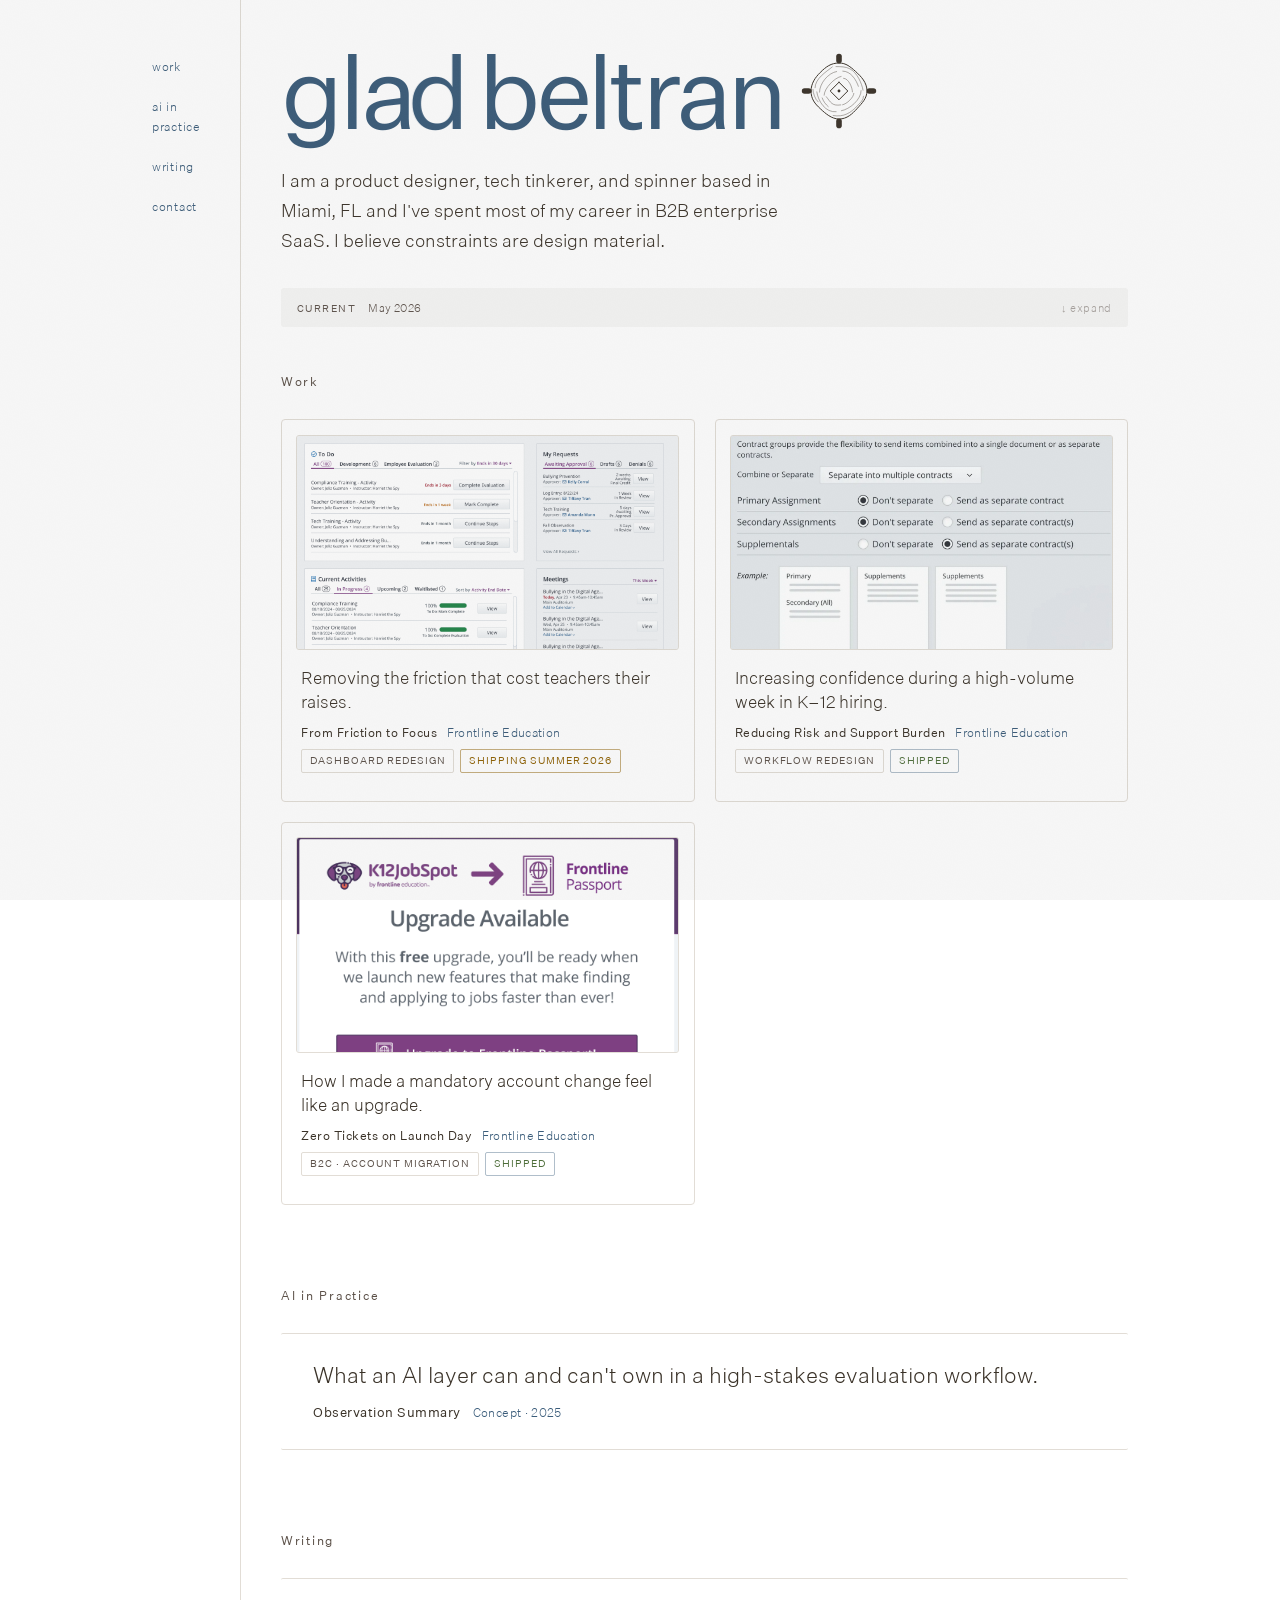
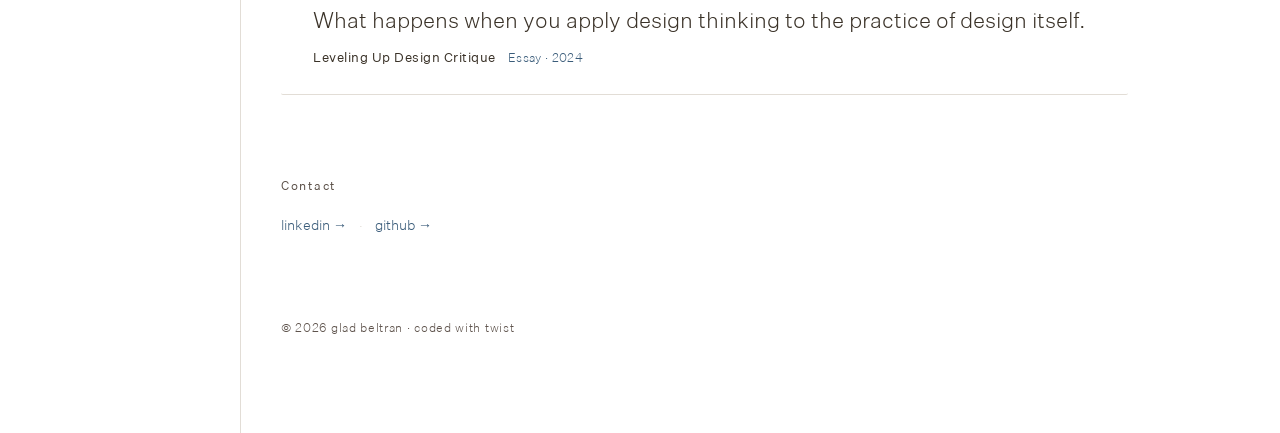
==== index.html @ fb673e41 "Added AI in Practice section" ====
<!DOCTYPE html>
<html lang="en">
<head>
  <meta charset="UTF-8">
  <meta name="viewport" content="width=device-width, initial-scale=1.0">
  <meta name="robots" content="noindex, nofollow">
  <title>glad beltran +</title>
  <link rel="stylesheet" href="style.css">
  <style>
    .hero-logo {
      display: flex;
      flex-direction: row;
      align-items: center;
      gap: 0.5rem;
      padding: 0.5rem 0 1.5rem;
    }

    .logo-name {
      font-size: clamp(3.2rem, 8vw, 6.4rem);
      font-weight: 400;
      letter-spacing: -0.05em;
      line-height: 1;
      color: var(--woad);
      white-space: nowrap;
    }

    .logo-name .mirrored-d {
      display: inline-block;
      transform: scaleX(-1);
    }

    .spindle-hero {
      display: flex;
      align-items: center;
      flex-shrink: 0;
    }

    .spindle-hero svg {
      width: clamp(52px, 9vw, 96px);
      height: clamp(52px, 9vw, 96px);
      color: var(--shadow);
      display: block;
    }

    @keyframes spinDecel {
      0%   { transform: rotate(0deg); }
      5%   { transform: rotate(205deg); }
      12%  { transform: rotate(459deg); }
      22%  { transform: rotate(757deg); }
      35%  { transform: rotate(1045deg); }
      50%  { transform: rotate(1260deg); }
      65%  { transform: rotate(1378deg); }
      78%  { transform: rotate(1425deg); }
      88%  { transform: rotate(1438deg); }
      95%  { transform: rotate(1440deg); }
      100% { transform: rotate(1440deg); }
    }

    .spindle-hero svg {
      animation: spinDecel 5.5s linear forwards;
      transform-origin: center;
    }

    .spindle-hero:hover svg {
      animation: spin 1.8s cubic-bezier(0.4, 0, 0.2, 1) forwards;
    }

    .hero-tagline {
      font-size: 1.1rem;
      font-weight: 300;
      line-height: 1.7;
      max-width: 520px;
      color: var(--shadow);
      margin-bottom: 2rem;
    }

    .hero-block { display: none; }
  </style>
</head>
<body>
  <a href="#main-content" class="skip-link">Skip to main content</a>
  <!-- sometimes you know exactly what you're making. sometimes you follow the material. -->
  <div class="layout">
    <nav>
      <a href="#work">work</a>
      <a href="#ai-in-practice">ai in practice</a>
      <a href="#writing">writing</a>
      <a href="#contact">contact</a>
    </nav>
    <main id="main-content">

      <header>
        <div class="hero-logo">
          <div class="logo-name">gla<span class="mirrored-d">b</span><span style="display:inline-block;width:0.08em;"></span>beltran</div>
          <div class="spindle-hero">
            <svg viewBox="0 0 240 240" xmlns="http://www.w3.org/2000/svg" style="fill-rule:nonzero;clip-rule:evenodd;stroke-linecap:round;stroke-linejoin:round;">
              <!-- arms: short stubs, pushed back -->
              <path d="M34 120L44 120"   fill="currentColor" stroke="currentColor" stroke-linecap="round" stroke-width="14"/>
              <path d="M196 120L206 120" fill="currentColor" stroke="currentColor" stroke-linecap="round" stroke-width="14"/>
              <path d="M120 34L120 44"   fill="currentColor" stroke="currentColor" stroke-linecap="round" stroke-width="14"/>
              <path d="M120 196L120 206" fill="currentColor" stroke="currentColor" stroke-linecap="round" stroke-width="14"/>
              <!-- cop circle -->
              <path d="M50 120C50 101.267 60.7326 85.921 73.0776 73.7122C87.5346 59.4149 100.073 50 120 50C137.798 50 148.599 59.7544 160.95 70.6955C175.428 83.5199 190 99.1382 190 120C190 138.162 177.326 150.662 165.983 163.103C153.181 177.144 140.498 190 120 190C101.624 190 85.9901 176.073 73.5012 164.49C59.7162 151.706 50 140.283 50 120Z" fill="none" stroke="currentColor" stroke-width="2.5"/>
              <!-- center diamond -->
              <path d="M120 98L142 120L120 142L98 120L120 98Z" fill="none" stroke="currentColor" stroke-width="2.5" stroke-linejoin="round"/>
              <!-- center dot -->
              <path d="M116.5 120C116.5 118.067 118.067 116.5 120 116.5C121.933 116.5 123.5 118.067 123.5 120C123.5 121.933 121.933 123.5 120 123.5C118.067 123.5 116.5 121.933 116.5 120Z" fill="currentColor"/>
              <!-- yarn winding lines inside cop -->
              <path d="M82.7578 130.5C82.7578 113.554 109.072 86.2745 125.25 83.5781" fill="none" stroke="currentColor" stroke-linecap="round" stroke-width="1"/>
              <path d="M131.484 88.1719C144.355 88.1719 153.633 112.119 153.633 122.133" fill="none" stroke="currentColor" stroke-linecap="round" stroke-width="1"/>
              <path d="M157.078 125.906C157.078 135.949 139.251 152.749 129.023 154.453" fill="none" stroke="currentColor" stroke-linecap="round" stroke-width="1"/>
              <path d="M124.43 154.781C102.251 157.95 99.9922 149.049 88.1719 134.273" fill="none" stroke="currentColor" stroke-linecap="round" stroke-width="1"/>
              <path d="M93.0938 159.047C86.5684 153.609 80.7057 145.508 78 137.391" fill="none" stroke="currentColor" stroke-linecap="round" stroke-width="1"/>
              <path d="M71.2734 122.789C71.2734 101.528 92.3635 74.8951 114.094 71.2734" fill="none" stroke="currentColor" stroke-linecap="round" stroke-width="1"/>
              <path d="M129.516 70.2891C149.694 70.2891 163.107 92.3125 168.398 108.188" fill="none" stroke="currentColor" stroke-linecap="round" stroke-width="1"/>
              <path d="M175.289 119.18C175.289 141.291 146.854 165.892 125.906 169.383" fill="none" stroke="currentColor" stroke-linecap="round" stroke-width="1"/>
              <path d="M112.781 171.844C86.1695 174.801 67.8918 145.711 64.5469 122.297" fill="none" stroke="currentColor" stroke-linecap="round" stroke-width="1"/>
              <path d="M60.1172 111.797C60.1172 88.872 87.9153 72.1022 103.102 59.9531" fill="none" stroke="currentColor" stroke-linecap="round" stroke-width="1"/>
              <path d="M112.453 58.9688C123.854 58.9688 137.216 59.1399 147.562 64.7109C164.872 74.0313 177.018 99.8563 180.047 118.031" fill="none" stroke="currentColor" stroke-linecap="round" stroke-width="1"/>
              <path d="M181.359 133.125C181.359 142.725 173.573 148.679 167.578 155.273C149.557 175.097 132.175 185.822 105.398 181.359" fill="none" stroke="currentColor" stroke-linecap="round" stroke-width="1"/>
              <path d="M67.8281 147.234C60.6221 141.058 54.8672 125.513 54.8672 115.898" fill="none" stroke="currentColor" stroke-linecap="round" stroke-width="1"/>
            </svg>
          </div>
        </div>

        <p class="hero-tagline">
          I am a product designer, tech tinkerer, and spinner based in Miami, FL and I've spent most of my career in B2B enterprise SaaS. I believe constraints are design material.
        </p>
      </header>

      <!-- ── LOG ────────────────────────────────────────────────────── -->
      <div class="log">
        <div class="log-header" id="logHeader">
          <div class="log-header-left">
            <span class="log-label">Current</span>
            <span class="log-date">May 2026</span>
          </div>
          <button class="log-toggle" id="logToggle" aria-label="Expand log">↓ expand</button>
        </div>
        <div class="log-body is-collapsed" id="logBody">
          <p>Finishing case studies and seeking Senior Product Designer roles in B2B enterprise SaaS, regulated industries, and other complex products. Tinkering with AI tools. Always iterating.</p>
        </div>
      </div>

      <!-- ── WORK ──────────────────────────────────────────────────── -->
      <section id="work">
        <h2>Work</h2>
        <div class="work-grid">

          <a class="work-card" href="new-k-12-dashboard.html">
            <div class="card-image-wrap">
              <div class="card-image">
                <img src="images/home-after.png" alt="Home dashboard redesign — final high-fidelity design">
              </div>
            </div>
            <div class="card-body">
              <p class="card-problem">Removing the friction that cost teachers their raises.</p>
              <div class="card-title-row">
                <span class="card-title">From Friction to Focus</span>
                <span class="card-co">Frontline Education</span>
              </div>
              <div class="card-badges">
                <span class="badge">Dashboard Redesign</span>
                <span class="badge badge-in-dev">Shipping Summer 2026</span>
              </div>
              <div class="card-meta">
                <span class="meta-label">Role</span>
                <span class="meta-value">Senior Product Designer</span>
                <span class="meta-label">Methods</span>
                <span class="meta-value">Research synthesis · Wireframes · Client validation</span>
              </div>
            </div>
          </a>

          <a class="work-card" href="annual-contracting.html">
            <div class="card-image-wrap">
              <div class="card-image">
                <img src="images/form-send-preview.png" alt="Annual contracting — contract distribution interface">
              </div>
            </div>
            <div class="card-body">
              <p class="card-problem">Increasing confidence during a high-volume week in K–12 hiring.</p>
              <div class="card-title-row">
                <span class="card-title">Reducing Risk and Support Burden</span>
                <span class="card-co">Frontline Education</span>
              </div>
              <div class="card-badges">
                <span class="badge">Workflow Redesign</span>
                <span class="badge badge-shipped">Shipped</span>
              </div>
              <div class="card-meta">
                <span class="meta-label">Role</span>
                <span class="meta-value">Product Designer</span>
                <span class="meta-label">Methods</span>
                <span class="meta-value">Contract analysis · Prototyping · Usability testing</span>
              </div>
            </div>
          </a>

          <a class="work-card" href="b2c-account-migration.html">
            <div class="card-image-wrap">
              <div class="card-image">
                <img src="images/upgrade-image.png" alt="K12jobspot logo with arrow pointing to Frontline logo">
              </div>
            </div>
            <div class="card-body">
              <p class="card-problem">How I made a mandatory account change feel like an upgrade.</p>
              <div class="card-title-row">
                <span class="card-title">Zero Tickets on Launch Day</span>
                <span class="card-co">Frontline Education</span>
              </div>
              <div class="card-badges">
                <span class="badge">B2C · Account Migration</span>
                <span class="badge badge-shipped">Shipped</span>
              </div>
              <div class="card-meta">
                <span class="meta-label">Role</span>
                <span class="meta-value">Product Designer</span>
                <span class="meta-label">Methods</span>
                <span class="meta-value">Usability testing · UX Writing · CS research</span>
              </div>
            </div>
          </a>

        </div>
      </section>

      <!-- ── AI IN PRACTICE ───────────────────────────────────────── -->
<section id="ai-in-practice">
  <h2>AI in Practice</h2>
  <div class="work-list">

    <a class="work-entry" href="rubric-ai-summary-prototype.html">
      <div class="work-problem">What an AI layer can and can't own in a high-stakes evaluation workflow.</div>
      <div class="work-title-row">
        <span class="work-title">Observation Summary</span>
        <span class="work-co">Concept · 2025</span>
      </div>
    </a>

  </div>
</section>

      <!-- ── WRITING ────────────────────────────────────────────────── -->
      <section id="writing">
        <h2>Writing</h2>
        <div class="work-list">

          <a class="work-entry" href="leveling-up-design-critique.html">
            <div class="work-problem">What happens when you apply design thinking to the practice of design itself.</div>
            <div class="work-title-row">
              <span class="work-title">Leveling Up Design Critique</span>
              <span class="work-co">Essay · 2024</span>
            </div>
          </a>

        </div>
      </section>

      <!-- ── CONTACT ────────────────────────────────────────────────── -->
      <section id="contact">
        <h2>Contact</h2>
        <div class="contact-links">
          <a href="https://www.linkedin.com/in/gladbeltran/" target="_blank" rel="noopener">linkedin →</a>
          <span class="contact-sep">·</span>
          <a href="https://github.com/gladbeltran" target="_blank" rel="noopener">github →</a>
        </div>
      </section>

      <footer>
        <p>© 2026 glad beltran · coded with twist</p>
      </footer>

    </main>
  </div>

  <!-- ── CURSOR LABEL ──────────────────────────────────────────────── -->
  <div class="cursor-label" id="cursorLabel">View case study</div>

  <script>
    // Log collapse toggle
    const logHeader = document.getElementById('logHeader');
    const logBody   = document.getElementById('logBody');
    const logToggle = document.getElementById('logToggle');
    let logCollapsed = true;

    logHeader.addEventListener('click', () => {
      logCollapsed = !logCollapsed;
      logBody.classList.toggle('is-collapsed', logCollapsed);
      logToggle.textContent = logCollapsed ? '↓ expand' : '↑ collapse';
      logToggle.setAttribute('aria-label', logCollapsed ? 'Expand log' : 'Collapse log');
    });

    // Cursor label on work cards
    const label = document.getElementById('cursorLabel');
    const cards = document.querySelectorAll('.work-card');

    document.addEventListener('mousemove', (e) => {
      label.style.left = e.clientX + 'px';
      label.style.top  = e.clientY + 'px';
    });

    cards.forEach(card => {
      card.addEventListener('mouseenter', () => label.classList.add('is-visible'));
      card.addEventListener('mouseleave', () => label.classList.remove('is-visible'));
    });
  </script>

</body>
</html>
---- style.css ----
/* Natural Dye Palette
   --madder:  #a33820  · Rubia tinctorum · red · work metadata
   --weld:    #8f6100  · Reseda luteola  · yellow · writing metadata
   --woad:    #3a5c7a  · Isatis tinctoria · blue · contact / nav
   --walnut:  #5a3e28  · Juglans regia   · brown · accent
   --fleece:  #ffffff  · undyed wool     · background
   --shadow:  #3a3228  · dark warm near-black · body text
   --nettle:  #4e6e3a  · Urtica dioica · green · tags / status labels 
   */

@font-face {
  font-family: 'Untitled Sans';
  src: url('fonts/untitledsans/untitled-sans-light.woff2') format('woff2');
  font-weight: 300;
  font-style: normal;
  font-display: swap;
}

@font-face {
  font-family: 'Untitled Sans';
  src: url('fonts/untitledsans/untitled-sans-regular.woff2') format('woff2');
  font-weight: 400;
  font-style: normal;
  font-display: swap;
}

@font-face {
  font-family: 'Untitled Sans';
  src: url('fonts/untitledsans/untitled-sans-medium.woff2') format('woff2');
  font-weight: 500;
  font-style: normal;
  font-display: swap;
}

:root {
  --madder:        #a33820;
  --weld:          #8f6100;
  --woad:          #3a5c7a;
  --walnut:        #5a3e28;
  --nettle:        #4e6e3a;
  --fleece:        #ffffff;
  --shadow:        #3a3228;

  --border:        #e2ddd6;
  --muted:         #5e534c;
  --nav-link:      var(--woad);
  --section-label: #5c5149;

  /* Fibonacci spacing scale — a nod to natural fiber ratios */
  --space-xs: 0.618rem;
  --space-sm: 1rem;
  --space-md: 1.618rem;
  --space-lg: 2.618rem;
  --space-xl: 4.236rem;
}

*, *::before, *::after {
  box-sizing: border-box;
  margin: 0;
  padding: 0;
}

/* --- SKIP LINK --- */

.skip-link {
  position: absolute;
  top: -100%;
  left: 1rem;
  padding: 0.5rem 1rem;
  background: var(--shadow);
  color: var(--fleece);
  font-size: 0.82rem;
  font-weight: 400;
  letter-spacing: 0.04em;
  text-decoration: none;
  border-radius: 2px;
  z-index: 9999;
  transition: top 0.15s ease;
}

.skip-link:focus {
  top: 1rem;
}

/* --- BASE --- */


/* --- NOISE OVERLAY --- */

body::after {
  content: '';
  position: fixed;
  inset: 0;
  background-image: url('noise.png');
  background-size: 200px;
  opacity: 0.065;
  pointer-events: none;
  z-index: 9998;
}

body {
  font-family: 'Untitled Sans', -apple-system, BlinkMacSystemFont, "Segoe UI", sans-serif;
  font-weight: 300;
  font-size: 1rem;
  line-height: 1.65;
  color: var(--shadow);
  background: var(--fleece);
}

a {
  color: var(--woad);
  text-decoration: none;
  transition: color 0.2s ease;
}

a:hover {
  color: var(--madder);
}

a:focus-visible,
button:focus-visible {
  outline: 2px solid var(--woad);
  outline-offset: 2px;
  border-radius: 1px;
}

/* --- LAYOUT --- */

.layout {
  display: flex;
  min-height: 100vh;
  max-width: 1040px;
  margin: 0 auto;
}

/* --- NAV --- */

nav {
  width: 120px;
  flex-shrink: 0;
  padding: 3.5rem 2rem;
  display: flex;
  flex-direction: column;
  gap: 1.2rem;
  position: sticky;
  top: 0;
  height: 100vh;
}

nav a {
  font-size: 0.78rem;
  font-weight: 300;
  letter-spacing: 0.06em;
  color: var(--woad);
  text-decoration: none;
  display: flex;
  align-items: center;
  gap: 0.6rem;
}

nav a:hover {
  color: var(--shadow);
}

/* --- MAIN --- */

main {
  flex: 1;
  padding: 2rem 2rem 3.5rem 2.5rem;
  border-left: 1px solid var(--border);
}

/* --- HEADER --- */

.hero-block {
  font-size: 1.4rem;
  font-weight: 300;
  line-height: 1.7;
  max-width: 560px;
  margin-bottom: 3rem;
  color: var(--shadow);
}

.name {
  font-weight: 400;
  letter-spacing: 0.06em;
  font-size: 1.6rem;
  color: var(--shadow);
}

.spindle {
  color: var(--shadow);
}

/* sometimes you know exactly what you're making.
   sometimes you follow the material. */
.mirrored-d {
  display: inline-block;
  transform: scaleX(-1);
}

.spindle {
  display: inline-flex;
  align-items: center;
  vertical-align: middle;
  margin-left: 0.2rem;
  color: var(--shadow);
}

@keyframes spin {
  from { transform: rotate(0deg); }
  to   { transform: rotate(720deg); }
}

.spindle svg {
  animation: spin 1.8s cubic-bezier(0.4, 0, 0.2, 1) forwards;
  transform-origin: center;
  display: block;
}

/* --- SECTIONS --- */

section {
  padding: 2.5rem 0;
}

section:last-of-type {
  border-bottom: none;
}

h2 {
  font-size: 0.78rem;
  font-weight: 400;
  letter-spacing: 0.14em;
  text-transform: none;
  color: var(--section-label);
  margin-bottom: 1.2rem;
}

/* --- LOG --- */

.log {
  background: color-mix(in srgb, var(--shadow) 4%, transparent);
  border-radius: 3px;
  margin-bottom: 0.25rem;
  overflow: hidden;
}

.log-header {
  display: flex;
  align-items: center;
  justify-content: space-between;
  padding: 0.65rem 1rem;
  cursor: pointer;
  user-select: none;
}

.log-header-left {
  display: flex;
  align-items: baseline;
  gap: 0.75rem;
}

.log-label {
  font-size: 0.65rem;
  font-weight: 400;
  letter-spacing: 0.14em;
  text-transform: uppercase;
  color: var(--muted);
}

.log-date {
  font-size: 0.7rem;
  font-weight: 300;
  letter-spacing: 0.04em;
  color: var(--muted);
}

.log-toggle {
  font-size: 0.7rem;
  font-weight: 300;
  letter-spacing: 0.06em;
  background: none;
  border: none;
  cursor: pointer;
  padding: 0;
  color: var(--muted);
  opacity: 0.5;
  transition: opacity 0.2s ease;
  font-family: inherit;
}

.log-header:hover .log-toggle {
  opacity: 1;
}

.log-body {
  padding: 0 1rem 0.9rem;
  max-height: 200px;
  opacity: 1;
  overflow: hidden;
  transition:
    max-height 0.4s cubic-bezier(0.23, 1, 0.32, 1),
    opacity 0.35s cubic-bezier(0.23, 1, 0.32, 1),
    padding-bottom 0.4s cubic-bezier(0.23, 1, 0.32, 1);
}

.log-body.is-collapsed {
  max-height: 0;
  opacity: 0;
  padding-bottom: 0;
}

.log-body p {
  font-size: 0.88rem;
  font-weight: 300;
  line-height: 1.65;
  color: var(--muted);
}

/* --- WORK CARD GRID --- */

.work-grid {
  display: grid;
  grid-template-columns: 1fr 1fr;
  gap: 1.25rem;
  align-items: start;
  padding-top: 0.5rem;
}

.work-card {
  display: flex;
  flex-direction: column;
  text-decoration: none;
  color: inherit;
  border: 1px solid var(--border);
  border-radius: 4px;
  background: var(--fleece);
  transition:
    transform 0.22s cubic-bezier(0.23, 1, 0.32, 1),
    box-shadow 0.22s cubic-bezier(0.23, 1, 0.32, 1);
}

.work-card:hover {
  transform: translateY(-3px);
  box-shadow: 0 8px 32px rgba(58, 50, 40, 0.09);
}

.work-card:focus-visible {
  outline: 2px solid var(--woad);
  outline-offset: 2px;
  transform: translateY(-3px);
}

.card-image-wrap {
  padding: 0.9rem 0.9rem 0;
}

.card-image {
  width: 100%;
  aspect-ratio: 16 / 9;
  overflow: hidden;
  border-radius: 3px;
  border: 1px solid var(--border);
  background: color-mix(in srgb, var(--border) 40%, var(--fleece));
}

.card-image img {
  width: 100%;
  height: 100%;
  object-fit: cover;
  object-position: top left;
  display: block;
  transition: transform 0.65s cubic-bezier(0.23, 1, 0.32, 1);
}

.work-card:hover .card-image img {
  transform: scale(1.03);
}

.card-body {
  padding: 1rem 1.2rem 1.3rem;
  display: flex;
  flex-direction: column;
  gap: 0.45rem;
}

.card-problem {
  font-size: 1.05rem;
  font-weight: 300;
  line-height: 1.45;
  background-image: linear-gradient(
    to right,
    var(--madder) 0%,
    var(--madder) 50%,
    var(--shadow) 50%,
    var(--shadow) 100%
  );
  background-size: 200% 100%;
  background-position: right center;
  -webkit-background-clip: text;
  background-clip: text;
  -webkit-text-fill-color: transparent;
  transition: background-position 0.4s cubic-bezier(0.23, 1, 0.32, 1);
}

.work-card:hover .card-problem {
  background-position: left center;
  transition: background-position 3s cubic-bezier(0.23, 1, 0.32, 1);
}

.card-title-row {
  display: flex;
  align-items: baseline;
  gap: 0.6rem;
  flex-wrap: wrap;
}

.card-title {
  font-size: 0.78rem;
  font-weight: 400;
  letter-spacing: 0.04em;
  color: var(--shadow);
}

.card-co {
  font-size: 0.72rem;
  font-weight: 300;
  color: var(--woad);
  letter-spacing: 0.03em;
}

.card-badges {
  display: flex;
  gap: 0.35rem;
  flex-wrap: wrap;
}

.badge {
  font-size: 0.6rem;
  font-weight: 400;
  letter-spacing: 0.1em;
  text-transform: uppercase;
  padding: 0.18rem 0.5rem;
  border-radius: 2px;
  border: 1px solid var(--border);
  color: var(--section-label);
}

.badge-shipped {
  border-color: color-mix(in srgb, var(--woad) 40%, transparent);
  color: var(--nettle);
}

.badge-in-dev {
  border-color: color-mix(in srgb, var(--weld) 50%, transparent);
  color: var(--weld);
}

.card-meta {
  display: grid;
  grid-template-columns: auto 1fr;
  gap: 0.18rem 0.75rem;
  max-height: 0;
  opacity: 0;
  overflow: hidden;
  margin-top: 0;
  transition:
    max-height 0.45s cubic-bezier(0.23, 1, 0.32, 1),
    opacity 0.35s cubic-bezier(0.23, 1, 0.32, 1),
    margin-top 0.45s cubic-bezier(0.23, 1, 0.32, 1);
}

.work-card:hover .card-meta {
  max-height: 80px;
  opacity: 1;
  margin-top: 0.4rem;
}

.meta-label {
  font-size: 0.62rem;
  font-weight: 400;
  letter-spacing: 0.1em;
  text-transform: uppercase;
  color: var(--woad);
  padding: 0.12rem 0;
  white-space: nowrap;
}

.meta-value {
  font-size: 0.7rem;
  font-weight: 300;
  color: var(--muted);
  padding: 0.12rem 0;
  line-height: 1.4;
}

/* --- CURSOR LABEL --- */

.cursor-label {
  position: fixed;
  pointer-events: none;
  font-size: 0.68rem;
  font-weight: 400;
  letter-spacing: 0.08em;
  text-transform: uppercase;
  color: var(--fleece);
  background: var(--shadow);
  padding: 0.28rem 0.65rem;
  border-radius: 2px;
  opacity: 0;
  transform: translate(14px, -50%);
  transition: opacity 0.18s ease;
  z-index: 100;
  white-space: nowrap;
  font-family: inherit;
}

.cursor-label.is-visible {
  opacity: 1;
}

/* --- WORK LIST (writing section) --- */

.work-list {
  display: flex;
  flex-direction: column;
  padding-top: 0.5rem;
}

.work-entry {
  display: flex;
  flex-direction: column;
  padding: 1.6rem 2rem;
  border-bottom: 1px solid var(--border);
  text-decoration: none;
  color: inherit;
  border-radius: 2px;
  transition:
    transform 0.22s cubic-bezier(0.23, 1, 0.32, 1),
    box-shadow 0.22s cubic-bezier(0.23, 1, 0.32, 1);
}

.work-entry:first-child {
  border-top: 1px solid var(--border);
}

.work-entry:hover {
  transform: translateY(-3px);
  box-shadow: 0 4px 20px rgba(58, 50, 40, 0.08);
}

.work-entry:focus-visible {
  outline: 2px solid var(--woad);
  outline-offset: 2px;
  transform: translateY(-3px);
  box-shadow: 0 4px 20px rgba(58, 50, 40, 0.08);
}

.work-problem {
  font-size: 1.35rem;
  font-weight: 300;
  line-height: 1.5;
  margin-bottom: 0.65rem;
  background-image: linear-gradient(
    to right,
    var(--madder) 0%,
    var(--madder) 50%,
    var(--shadow) 50%,
    var(--shadow) 100%
  );
  background-size: 200% 100%;
  background-position: right center;
  -webkit-background-clip: text;
  background-clip: text;
  -webkit-text-fill-color: transparent;
  transition: background-position 0.4s cubic-bezier(0.23, 1, 0.32, 1);
}

.work-entry:hover .work-problem {
  background-position: left center;
  transition: background-position 3s cubic-bezier(0.23, 1, 0.32, 1);
}

.work-title-row {
  display: flex;
  align-items: baseline;
  gap: 0.75rem;
  flex-wrap: wrap;
}

.work-title {
  font-size: 0.8rem;
  font-weight: 400;
  letter-spacing: 0.04em;
  color: var(--shadow);
}

.work-co {
  font-size: 0.75rem;
  font-weight: 300;
  color: var(--woad);
  letter-spacing: 0.03em;
}

/* --- WRITING --- */

.writing-item {
  display: flex;
  align-items: baseline;
  justify-content: space-between;
  padding: 0.65rem 0;
  border-bottom: 1px solid var(--border);
  font-size: 0.88rem;
  text-decoration: none;
  color: var(--shadow);
}

.writing-item:last-child {
  border-bottom: none;
}

.writing-item:hover .writing-title {
  text-decoration: underline;
}

.writing-year {
  font-weight: 300;
  font-size: 0.78rem;
  color: var(--weld);
}

/* --- CONTACT --- */

.contact-links {
  display: flex;
  flex-wrap: wrap;
  align-items: baseline;
  gap: 0.5rem 0.75rem;
  font-size: 0.88rem;
}

.contact-sep {
  color: var(--border);
  font-size: 0.88rem;
}

#contact a {
  font-size: 0.88rem;
  color: var(--woad);
  text-decoration: none;
}

#contact a:hover {
  text-decoration: underline;
}

/* --- FOOTER --- */

footer {
  padding: 2.5rem 0;
  font-size: 0.72rem;
  letter-spacing: 0.06em;
  color: var(--muted);
}

/* --- LIGHTBOX TRIGGER BUTTON --- */

.lightbox-trigger {
  display: block;
  background: none;
  border: none;
  padding: 0;
  cursor: zoom-in;
  width: 100%;
}

.lightbox-trigger:focus-visible {
  outline: 2px solid var(--woad);
  outline-offset: 2px;
}

/* --- CASE STUDY PAGES --- */

.case-study-page .layout {
  max-width: 1100px;
}

.case-study-page main {
  max-width: none;
}

/* --- CASE HEADER --- */

.case-header {
  padding: var(--space-lg) 0 var(--space-sm);
}

.case-header h1 {
  font-size: 2.2rem;
  font-weight: 400;
  letter-spacing: -0.01em;
  line-height: 1.2;
  color: var(--shadow);
  margin-bottom: var(--space-sm);
}

.case-meta-bar {
  display: flex;
  flex-wrap: wrap;
  align-items: center;
  gap: 0.4rem;
  font-size: 0.88rem;
  font-weight: 300;
  color: var(--section-label);
}

.case-meta-sep {
  color: var(--border);
}

/* --- CASE OVERVIEW --- */

.case-overview {
  padding: var(--space-lg) 0 var(--space-xl);
  border-top: 1px solid var(--border);
}

.overview-grid {
  display: grid;
  grid-template-columns: 1fr 0.65fr;
  gap: 3.5rem;
  margin-bottom: var(--space-xl);
  align-items: start;
}

.overview-narrative h3,
.overview-details h3 {
  font-size: 0.68rem;
  font-weight: 400;
  letter-spacing: 0.13em;
  text-transform: uppercase;
  color: var(--woad);
  margin-bottom: var(--space-sm);
  margin-top: var(--space-lg);
}

.overview-narrative h3:first-child,
.overview-details h3:first-child {
  margin-top: 0;
}

.overview-narrative p {
  font-size: 0.95rem;
  line-height: 1.65;
  color: var(--shadow);
  margin-bottom: var(--space-sm);
}

.overview-did {
  list-style: none;
  padding: 0;
  font-size: 0.88rem;
  line-height: 1.6;
  color: var(--shadow);
}

.overview-did li {
  margin-bottom: 0.6rem;
}

.overview-methods {
  list-style: none;
  padding: 0;
  display: flex;
  flex-direction: column;
  gap: 0.35rem;
}

.overview-methods li {
  font-size: 0.78rem;
  font-weight: 300;
  color: var(--muted);
  letter-spacing: 0.02em;
}

/* --- BEFORE / AFTER COMPARISON --- */

.overview-comparison {
  border-bottom: 1px solid var(--border);
  padding-bottom: var(--space-lg);
  margin-bottom: var(--space-lg);
}

.comparison-grid {
  display: grid;
  grid-template-columns: 1fr 1fr;
  gap: 2rem;
}

.comparison-grid figure {
  margin: 0;
}

.comparison-label {
  display: flex;
  align-items: baseline;
  gap: 0.6rem;
  font-size: 0.78rem;
  font-weight: 300;
  color: var(--muted);
  margin-bottom: 0.6rem;
  line-height: 1.4;
}

.comparison-tag {
  font-size: 0.65rem;
  font-weight: 400;
  letter-spacing: 0.1em;
  text-transform: uppercase;
  padding: 0.15rem 0.5rem;
  border-radius: 2px;
  flex-shrink: 0;
}

.before-tag {
  background: var(--border);
  color: var(--muted);
}

.after-tag {
  background: var(--woad);
  color: var(--fleece);
}

.comparison-grid img {
  width: 100%;
  height: auto;
  border: 1px solid var(--border);
  display: block;
  transition: opacity 0.2s ease;
}

.comparison-grid a {
  display: block;
  cursor: zoom-in;
  text-decoration: none;
}

.comparison-grid a:hover img {
  opacity: 0.85;
}

/* --- LIGHTBOX --- */

.lightbox {
  display: none;
  position: fixed;
  top: 0;
  left: 0;
  width: 100%;
  height: 100%;
  background: rgba(28, 25, 22, 0.95);
  z-index: 9999;
  align-items: center;
  justify-content: center;
  padding: 2rem;
}

.lightbox:target {
  display: flex;
}

.lightbox img {
  max-width: 95%;
  max-height: 95%;
  border: 1px solid var(--border);
}

.lightbox-close {
  position: absolute;
  top: 1.5rem;
  right: 2rem;
  font-size: 2.5rem;
  color: var(--fleece);
  text-decoration: none;
  line-height: 1;
  font-weight: 300;
  transition: opacity 0.2s ease;
}

.lightbox-close:hover {
  opacity: 0.7;
}

/* --- FULL CASE NARRATIVE --- */

.case-narrative {
  max-width: 640px;
  padding: var(--space-xl) 0;
  border-top: 1px solid var(--border);
}

.case-narrative h2 {
  font-size: 1.4rem;
  font-weight: 400;
  letter-spacing: -0.01em;
  color: var(--shadow);
  margin-bottom: var(--space-md);
  margin-top: var(--space-xl);
  text-transform: none;
}

.case-narrative h2:first-child {
  margin-top: 0;
}

.case-narrative p {
  font-size: 0.95rem;
  line-height: 1.7;
  margin-bottom: var(--space-md);
  color: var(--shadow);
}

.case-narrative strong {
  font-weight: 400;
  color: var(--shadow);
}

.case-narrative h3 {
  font-size: 1rem;
  font-weight: 400;
  color: var(--woad);
  margin-top: 1.6rem;
  margin-bottom: 0.4rem;
  line-height: 1.3;
}

.case-narrative h4 {
  font-size: 0.9rem;
  font-weight: 400;
  color: var(--shadow);
  margin-top: 1.2rem;
  margin-bottom: 0.3rem;
  line-height: 1.3;
}

/* --- RESPONSIVE --- */

@media (max-width: 860px) {
  .overview-grid {
    grid-template-columns: 1fr;
    gap: 2rem;
  }

  .comparison-grid {
    grid-template-columns: 1fr;
  }
}

@media (max-width: 768px) {
  .case-header h1 {
    font-size: 1.8rem;
  }

  .case-overview,
  .case-narrative {
    padding: var(--space-lg) 0;
  }

  .lightbox-close {
    font-size: 2rem;
    top: 1rem;
    right: 1rem;
  }
}

@media (max-width: 680px) {
  .layout {
    flex-direction: column;
  }

  nav {
    width: 100%;
    height: auto;
    position: static;
    flex-direction: row;
    flex-wrap: wrap;
    padding: 1.5rem 1.5rem 1rem;
    gap: 0.75rem 1.5rem;
    border-bottom: 1px solid var(--border);
  }

  main {
    border-left: none;
    padding: 2rem 1.5rem;
    max-width: 100%;
  }

  .work-grid {
    grid-template-columns: 1fr;
  }
}

/* --- DARK MODE --- */

@media (prefers-color-scheme: dark) {
  :root {
    --fleece:        #1c1916;
    --shadow:        #ede8e0;
    --border:        #302b26;
    --muted:         #968a84;
    --section-label: #7a6e67;
    --madder:        #c8513c;
    --weld:          #c89830;
    --woad:          #6a96be;
    --walnut:        #8a6848;
    --nettle:        #96c47a;
  }

  .name,
  .spindle,
  .hero-block,
  .work-title,
  .writing-item {
    color: var(--shadow);
  }

  .log {
    background: color-mix(in srgb, var(--shadow) 8%, transparent);
  }

  .work-card {
    border-color: #4a423c;
    background: #1c1916;
  }

  .card-image {
    border-color: #4a423c;
  }

  .lightbox {
    background: rgba(10, 8, 6, 0.96);
  }

  .lightbox-close {
    color: var(--shadow);
  }

  .before-tag {
    background: var(--border);
    color: var(--muted);
  }

  .after-tag {
    background: var(--woad);
    color: var(--fleece);
  }
}
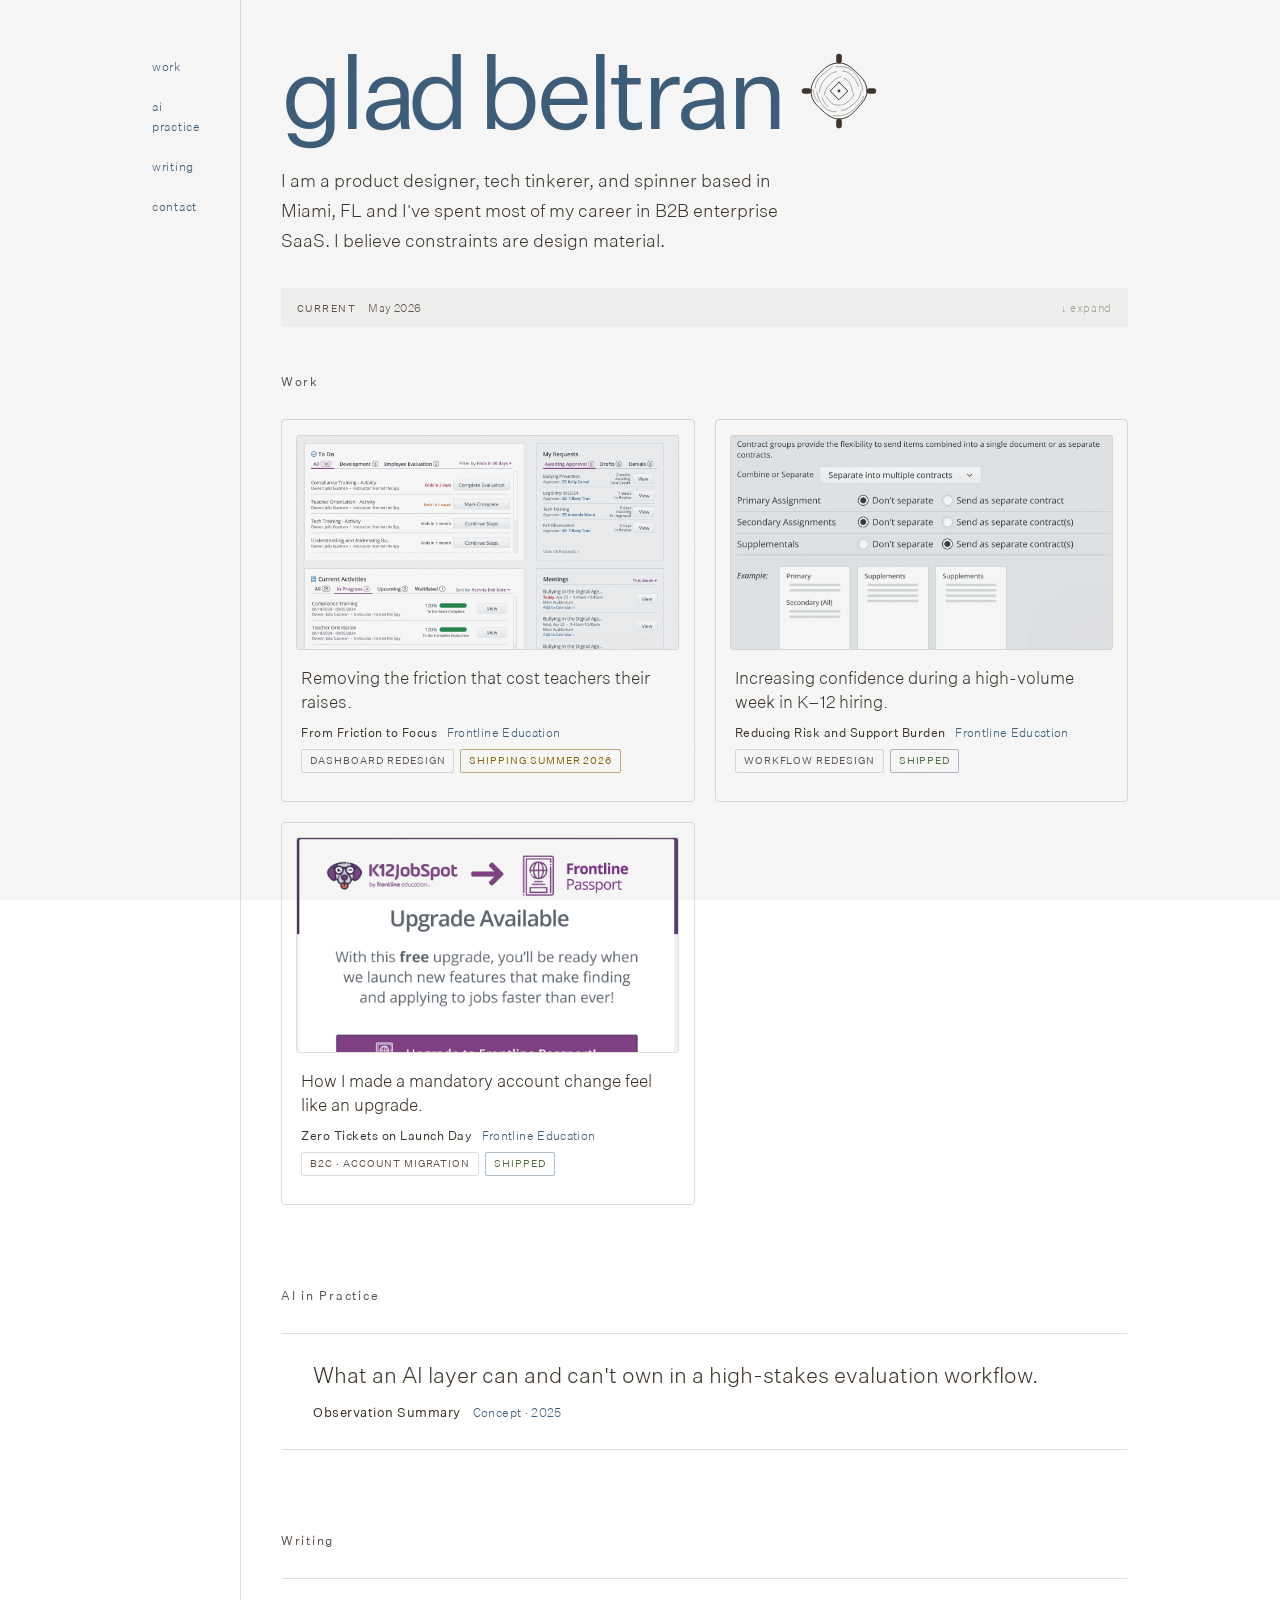
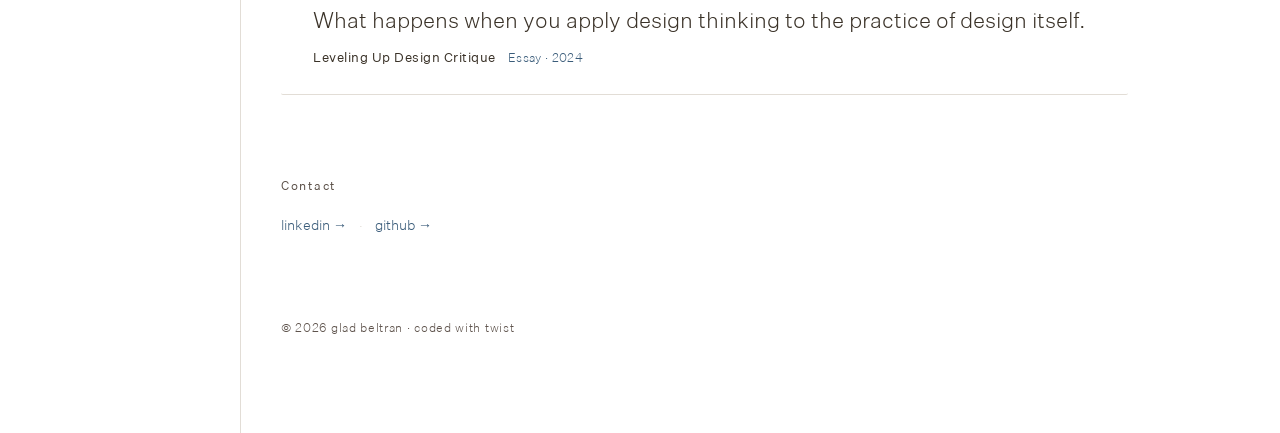
==== commit d95ffa3f: "shortened ai practice  nav name" ====
--- a/index.html
+++ b/index.html
@@ -83,7 +83,7 @@
   <div class="layout">
     <nav>
       <a href="#work">work</a>
-      <a href="#ai-in-practice">ai in practice</a>
+      <a href="#ai-in-practice">ai practice</a>
       <a href="#writing">writing</a>
       <a href="#contact">contact</a>
     </nav>
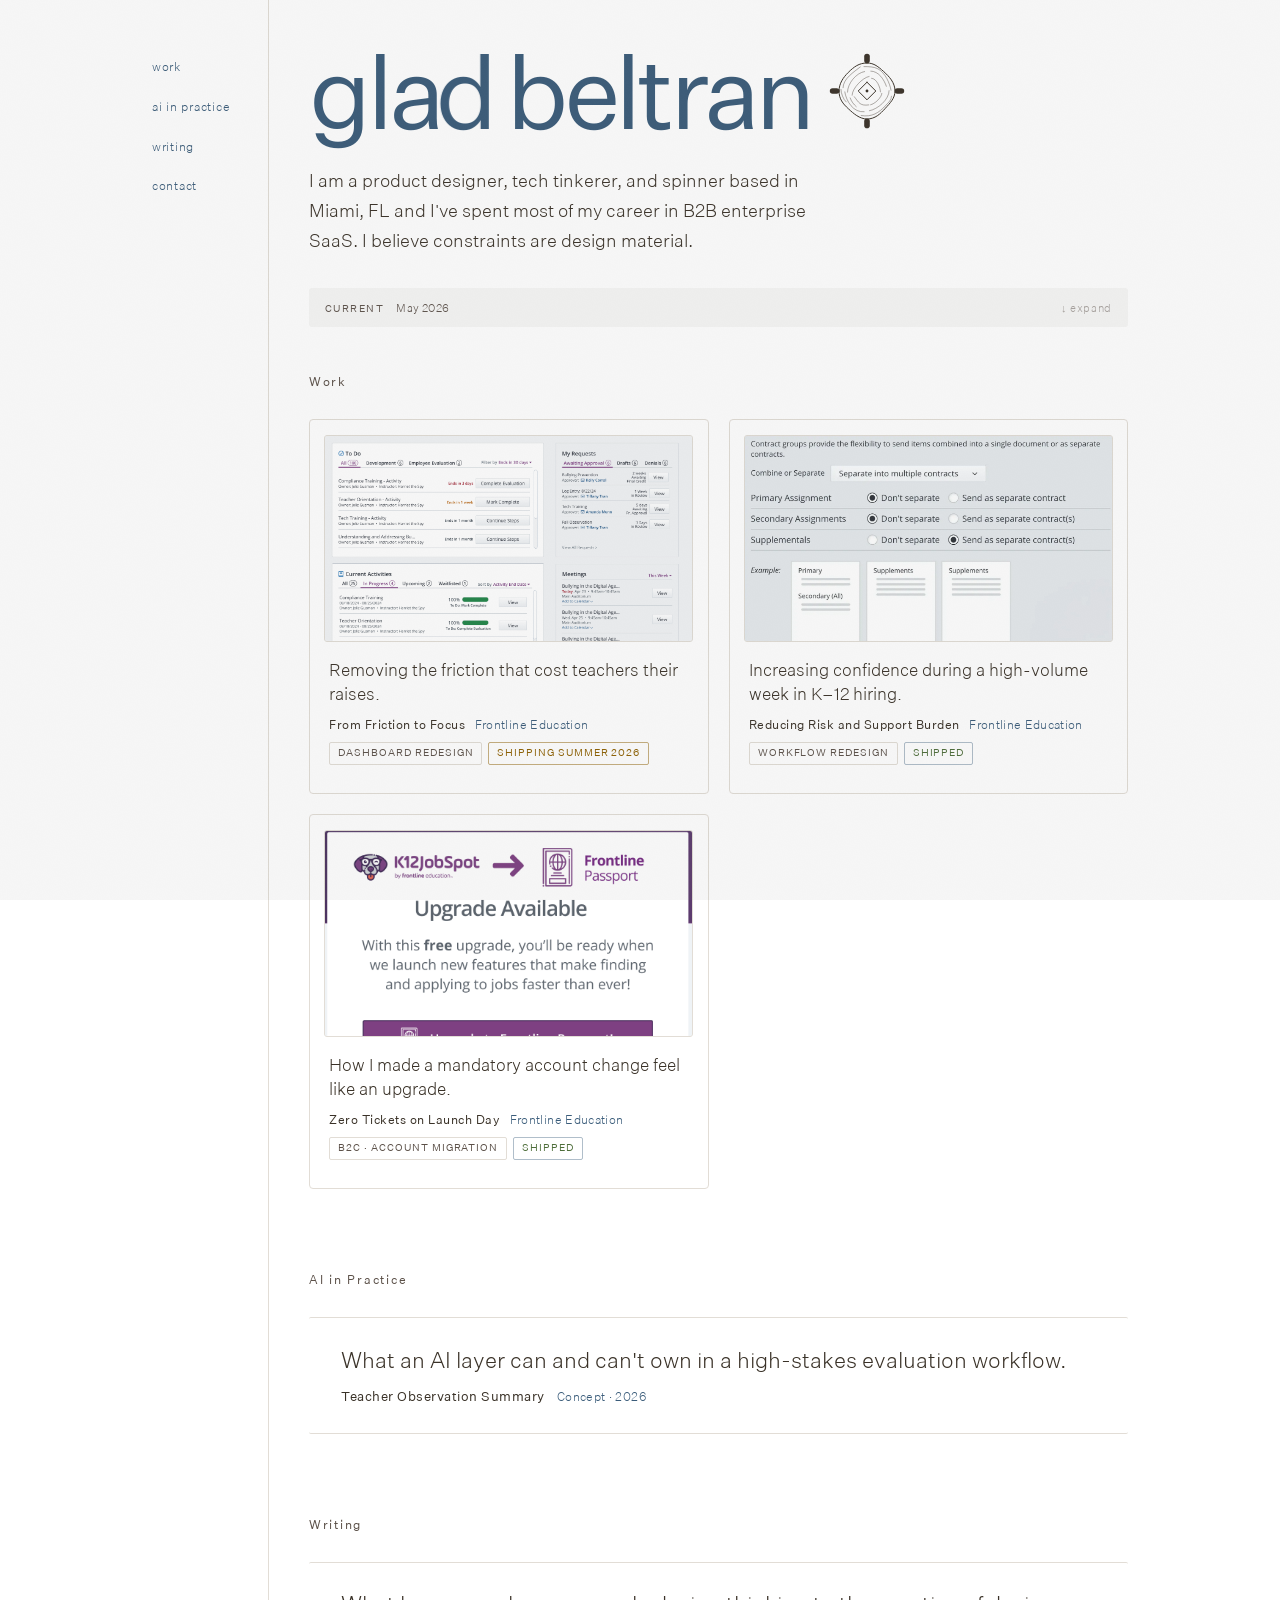
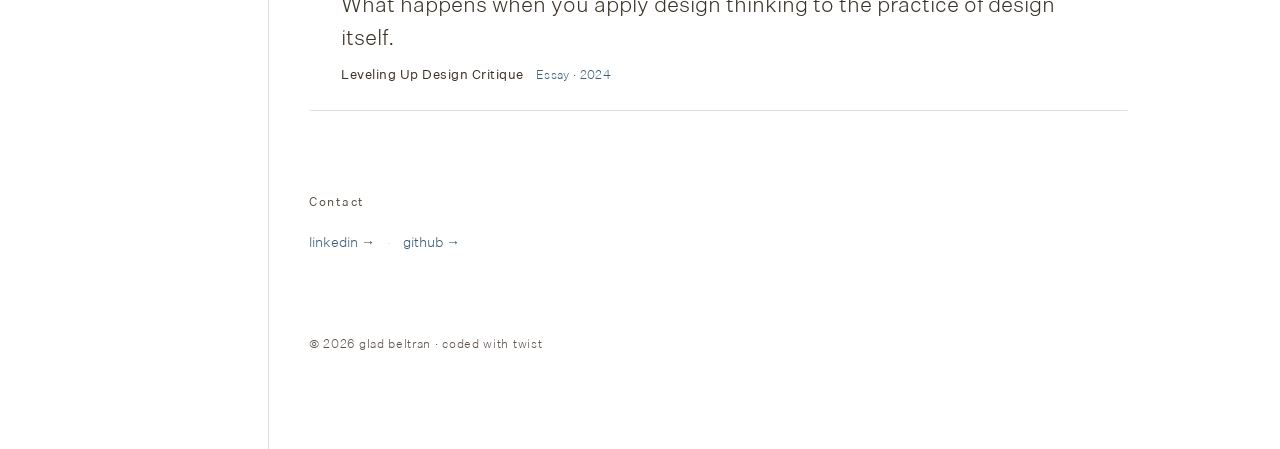
==== commit 19301be4: "Widened nav width to stop nav label wrapping and changed metadata on AI in Practice work entry." ====
--- a/index.html
+++ b/index.html
@@ -83,7 +83,7 @@
   <div class="layout">
     <nav>
       <a href="#work">work</a>
-      <a href="#ai-in-practice">ai practice</a>
+      <a href="#ai-in-practice">ai in practice</a>
       <a href="#writing">writing</a>
       <a href="#contact">contact</a>
     </nav>
@@ -233,8 +233,8 @@
     <a class="work-entry" href="rubric-ai-summary-prototype.html">
       <div class="work-problem">What an AI layer can and can't own in a high-stakes evaluation workflow.</div>
       <div class="work-title-row">
-        <span class="work-title">Observation Summary</span>
-        <span class="work-co">Concept · 2025</span>
+        <span class="work-title"> Teacher Observation Summary</span>
+        <span class="work-co">Concept · 2026</span>
       </div>
     </a>
 
--- a/style.css
+++ b/style.css
@@ -136,7 +136,7 @@
 /* --- NAV --- */
 
 nav {
-  width: 120px;
+  width: 148px;
   flex-shrink: 0;
   padding: 3.5rem 2rem;
   display: flex;
@@ -161,6 +161,7 @@
 nav a:hover {
   color: var(--shadow);
 }
+
 
 /* --- MAIN --- */
 
@@ -1018,6 +1019,21 @@
     --nettle:        #96c47a;
   }
 
+  html.dark {
+    --fleece:        #1c1916;
+    --shadow:        #ede8e0;
+    --border:        #302b26;
+    --muted:         #968a84;
+    --section-label: #7a6e67;
+    --madder:        #c8513c;
+    --weld:          #c89830;
+    --woad:          #6a96be;
+    --walnut:        #8a6848;
+    --nettle:        #96c47a;
+  }
+  
+
+
   .name,
   .spindle,
   .hero-block,
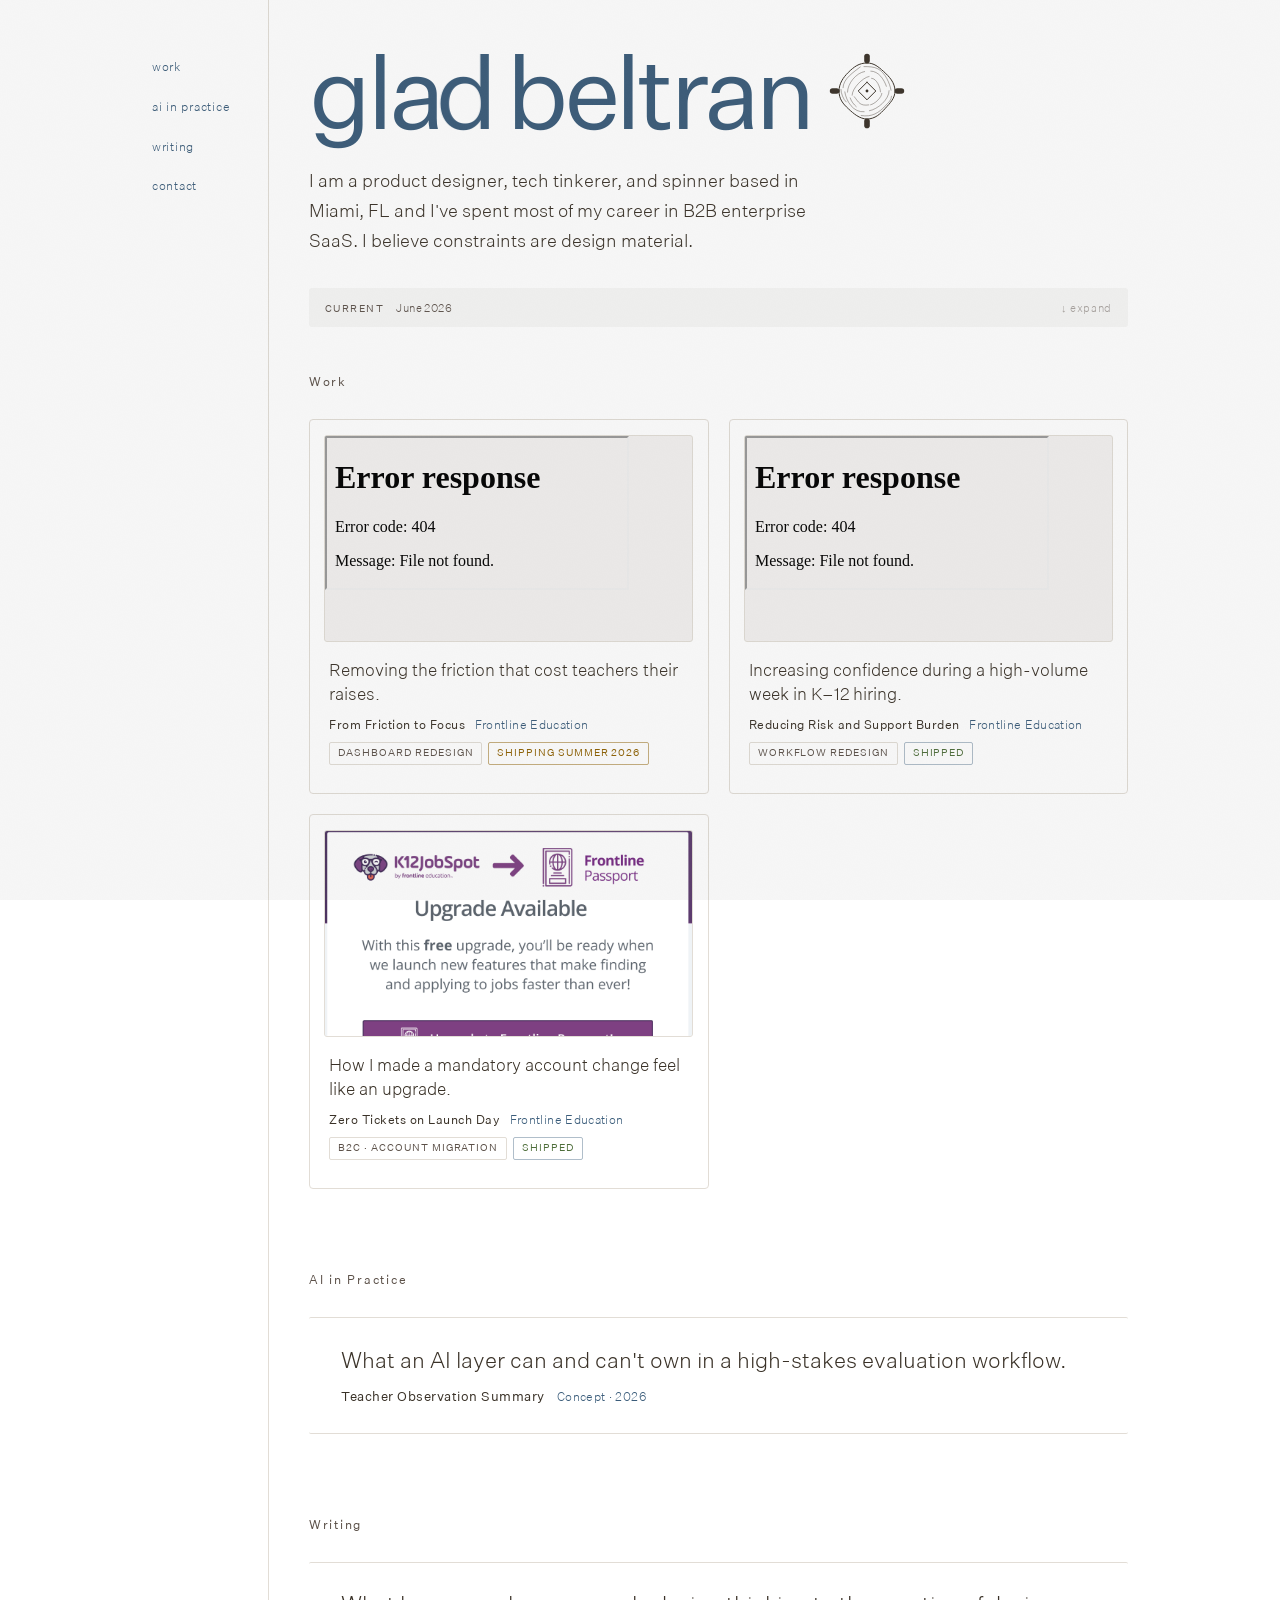
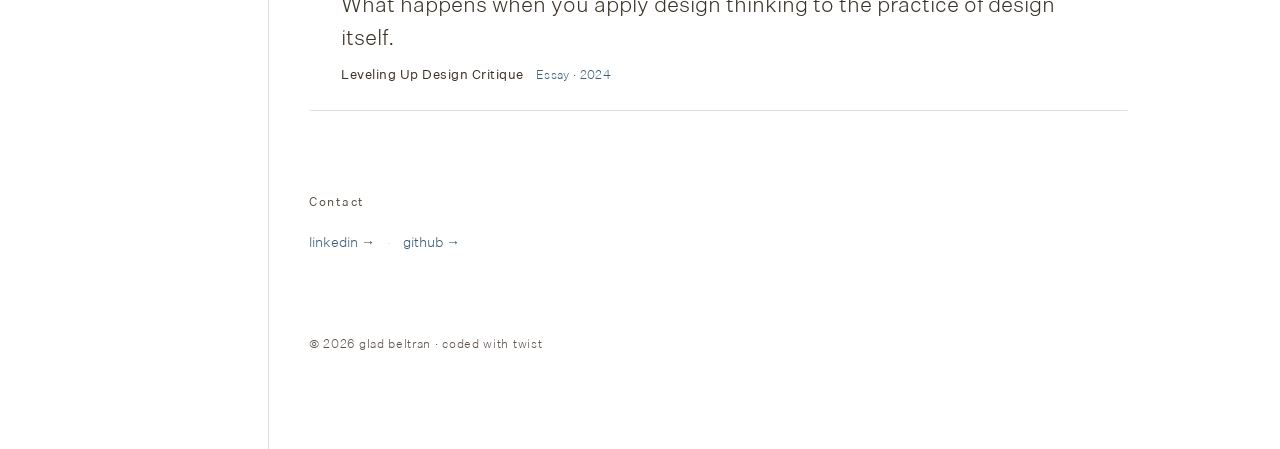
==== commit edb30c81: "tweaking current status" ====
--- a/index.html
+++ b/index.html
@@ -133,7 +133,7 @@
         <div class="log-header" id="logHeader">
           <div class="log-header-left">
             <span class="log-label">Current</span>
-            <span class="log-date">May 2026</span>
+            <span class="log-date">June 2026</span>
           </div>
           <button class="log-toggle" id="logToggle" aria-label="Expand log">↓ expand</button>
         </div>
@@ -150,7 +150,7 @@
           <a class="work-card" href="new-k-12-dashboard.html">
             <div class="card-image-wrap">
               <div class="card-image">
-                <img src="images/home-after.png" alt="Home dashboard redesign — final high-fidelity design">
+                <iframe src="animations/dashboard-animation.html" tabindex="-1" aria-hidden="true" scrolling="no" title=""></iframe>
               </div>
             </div>
             <div class="card-body">
@@ -175,7 +175,7 @@
           <a class="work-card" href="annual-contracting.html">
             <div class="card-image-wrap">
               <div class="card-image">
-                <img src="images/form-send-preview.png" alt="Annual contracting — contract distribution interface">
+                <iframe src="animations/contract-preview-animation.html" tabindex="-1" aria-hidden="true" scrolling="no" title=""></iframe>
               </div>
             </div>
             <div class="card-body">
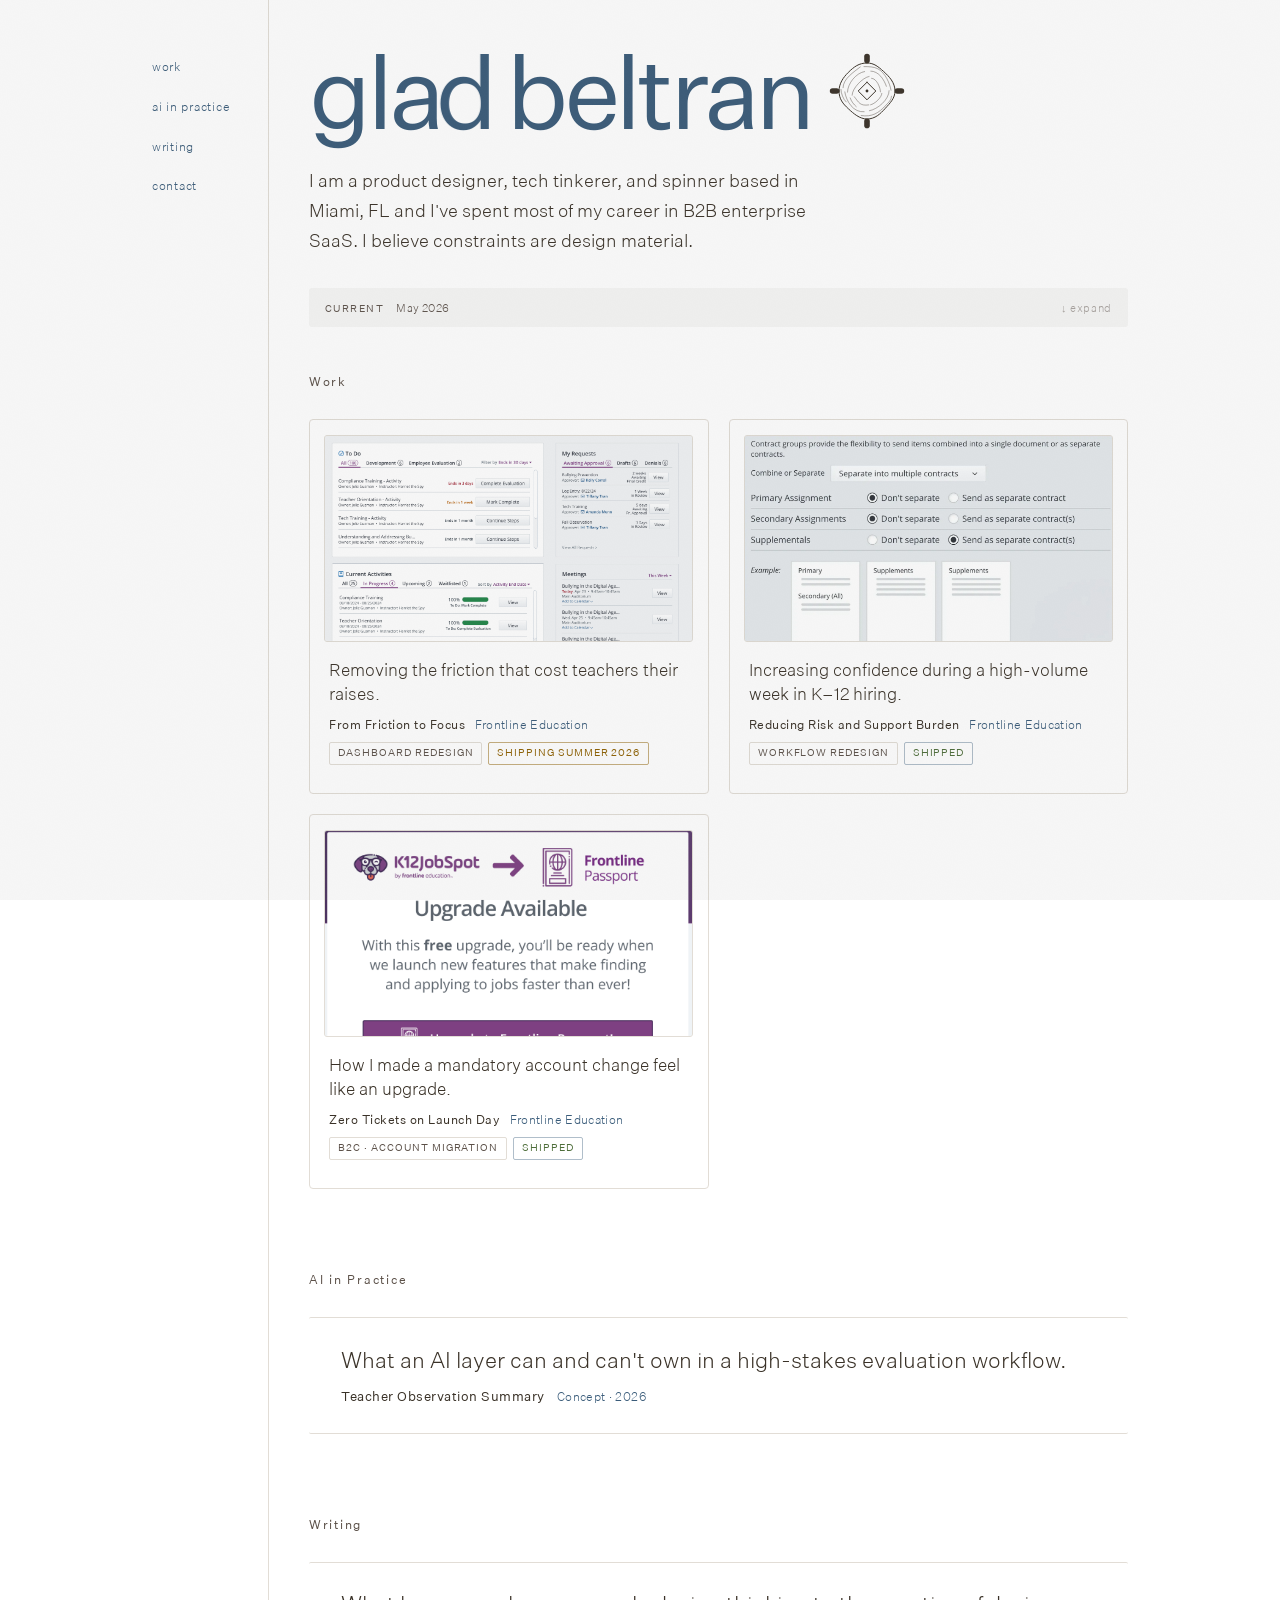
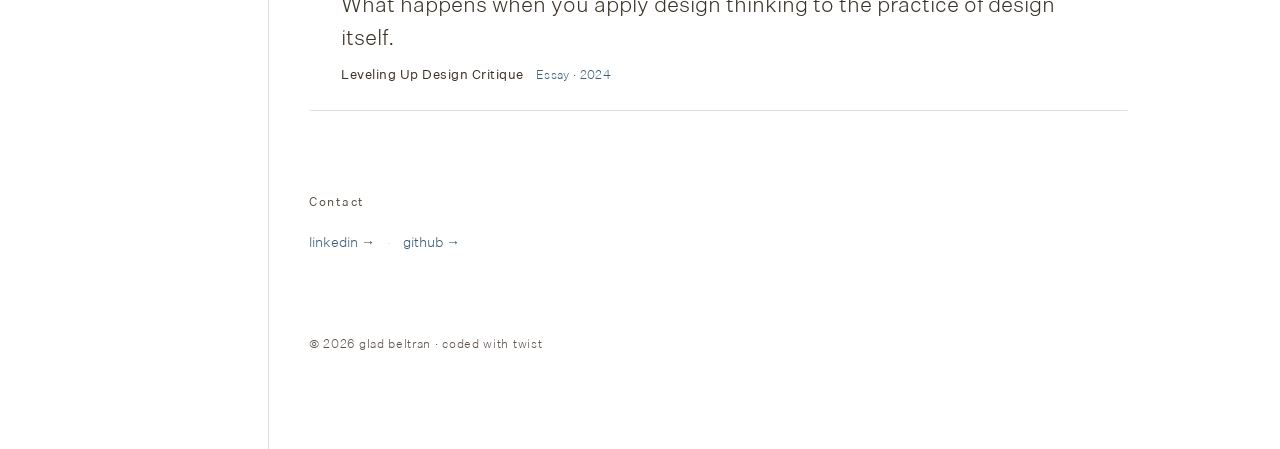
==== commit 7c7385ed: "Revert work card previews to static images. Remove iframe animations from the homepage work cards an" ====
--- a/index.html
+++ b/index.html
@@ -133,7 +133,7 @@
         <div class="log-header" id="logHeader">
           <div class="log-header-left">
             <span class="log-label">Current</span>
-            <span class="log-date">June 2026</span>
+            <span class="log-date">May 2026</span>
           </div>
           <button class="log-toggle" id="logToggle" aria-label="Expand log">↓ expand</button>
         </div>
@@ -150,7 +150,7 @@
           <a class="work-card" href="new-k-12-dashboard.html">
             <div class="card-image-wrap">
               <div class="card-image">
-                <iframe src="animations/dashboard-animation.html" tabindex="-1" aria-hidden="true" scrolling="no" title=""></iframe>
+                <img src="images/home-after.png" alt="Home dashboard redesign — final high-fidelity design">
               </div>
             </div>
             <div class="card-body">
@@ -175,7 +175,7 @@
           <a class="work-card" href="annual-contracting.html">
             <div class="card-image-wrap">
               <div class="card-image">
-                <iframe src="animations/contract-preview-animation.html" tabindex="-1" aria-hidden="true" scrolling="no" title=""></iframe>
+                <img src="images/form-send-preview.png" alt="Annual contracting — contract distribution interface">
               </div>
             </div>
             <div class="card-body">
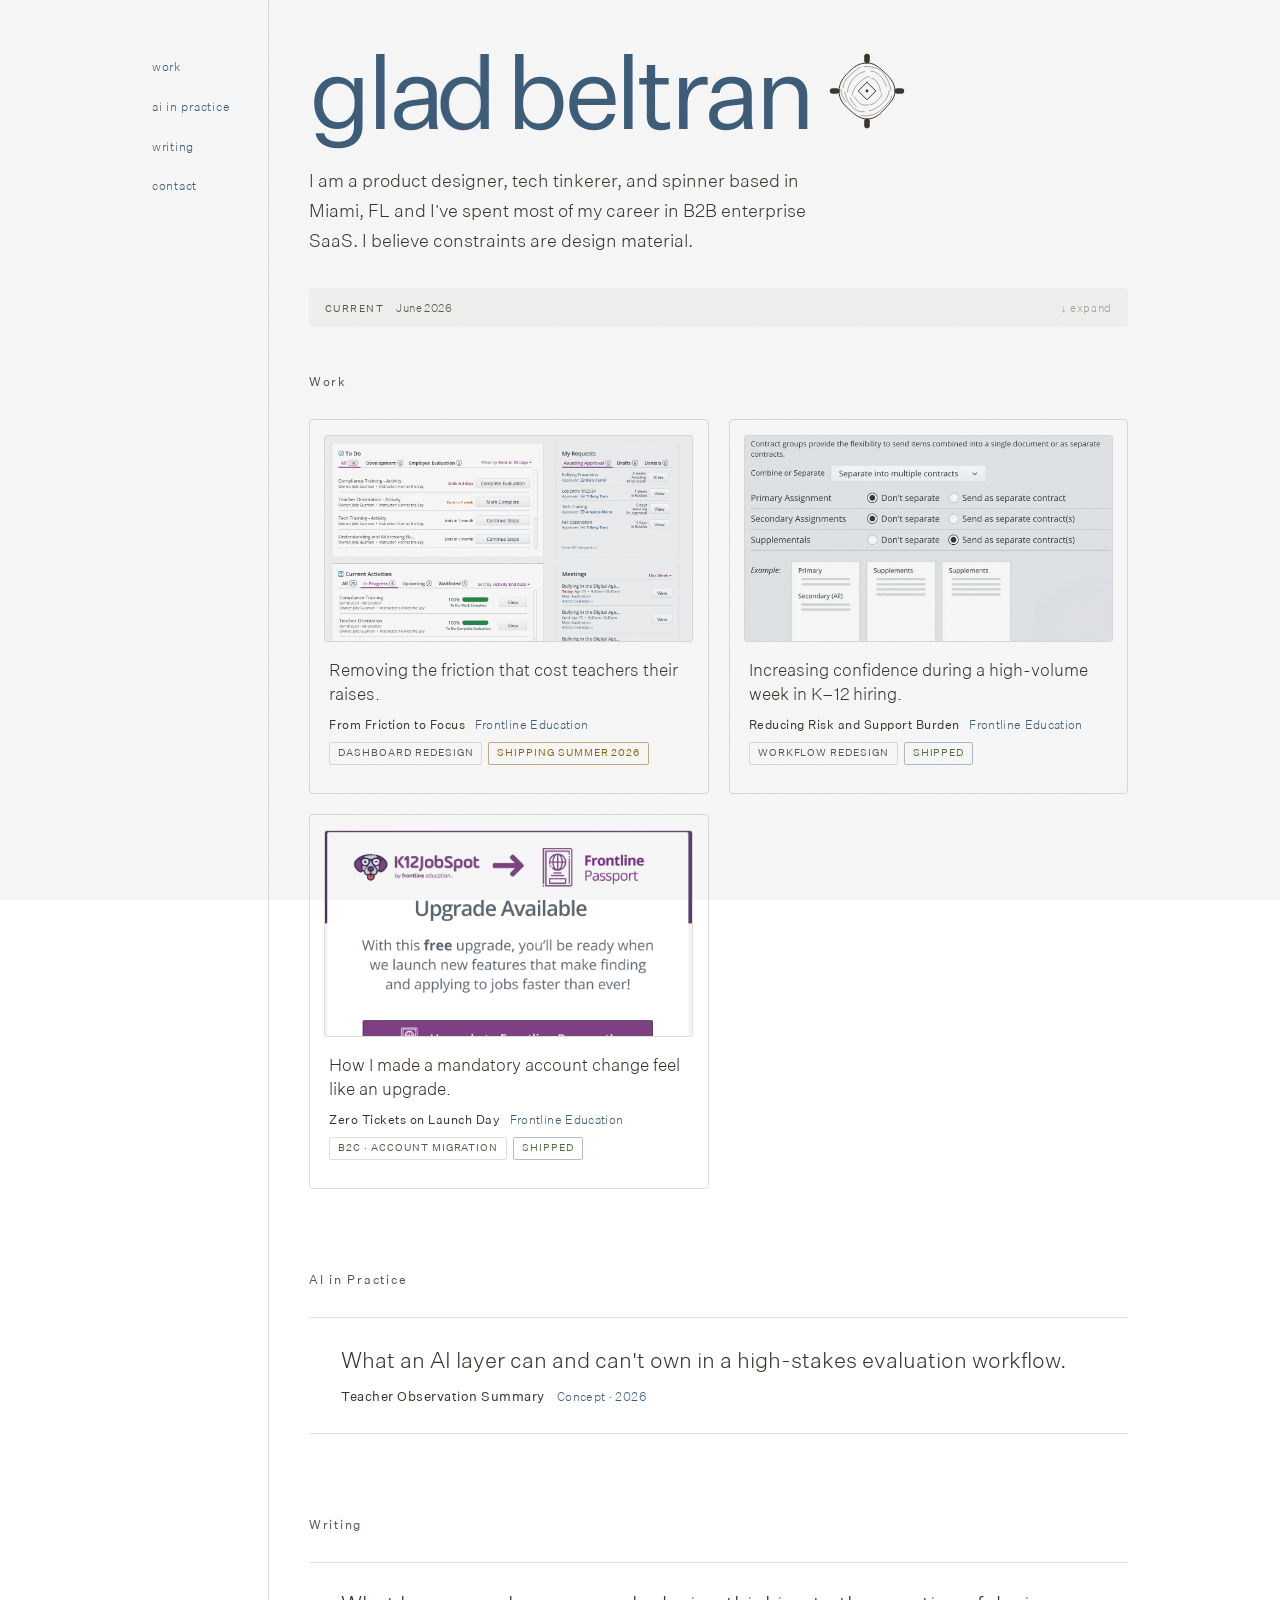
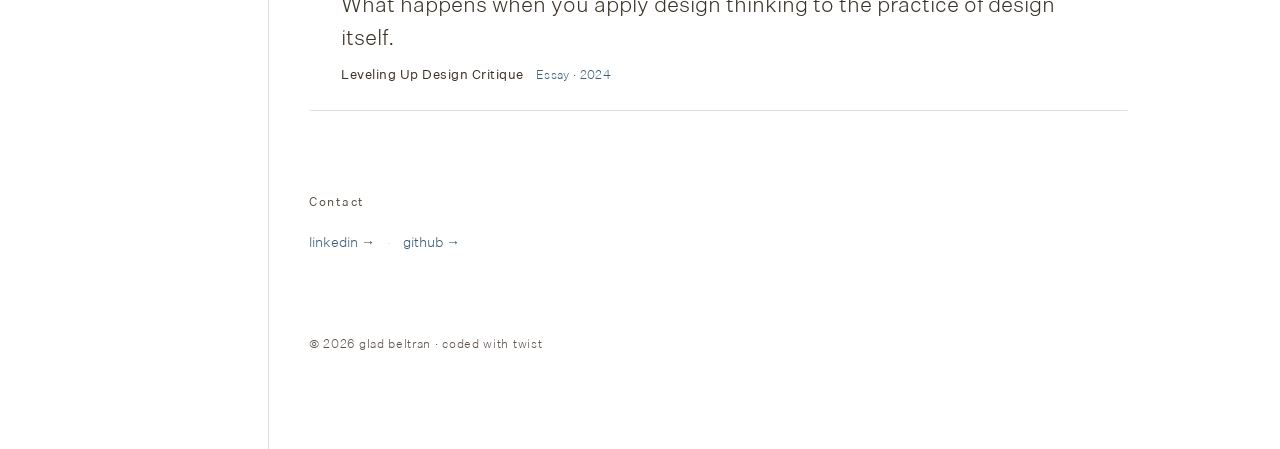
==== commit eef816fc: "Update log date to June 2026. Co-authored-by: Cursor <cursoragent@cursor.com>" ====
--- a/index.html
+++ b/index.html
@@ -133,7 +133,7 @@
         <div class="log-header" id="logHeader">
           <div class="log-header-left">
             <span class="log-label">Current</span>
-            <span class="log-date">May 2026</span>
+            <span class="log-date">June 2026</span>
           </div>
           <button class="log-toggle" id="logToggle" aria-label="Expand log">↓ expand</button>
         </div>
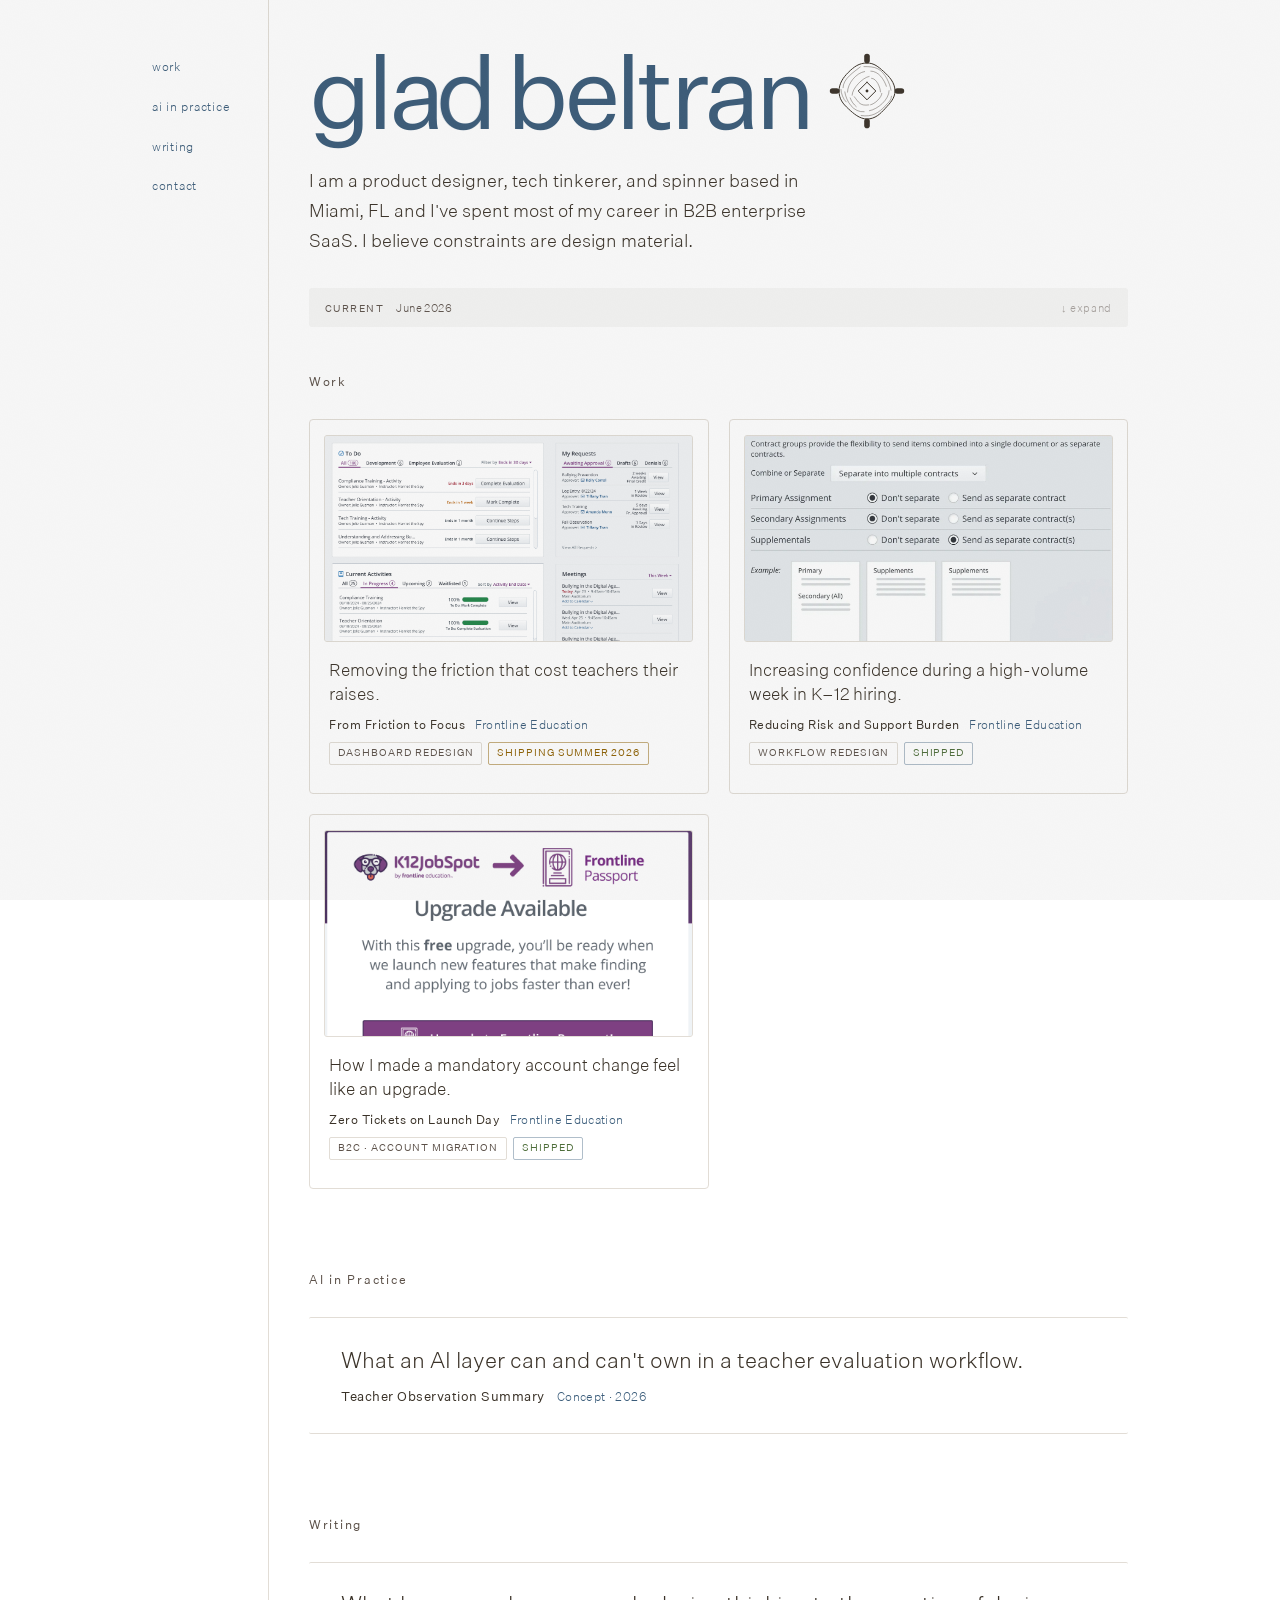
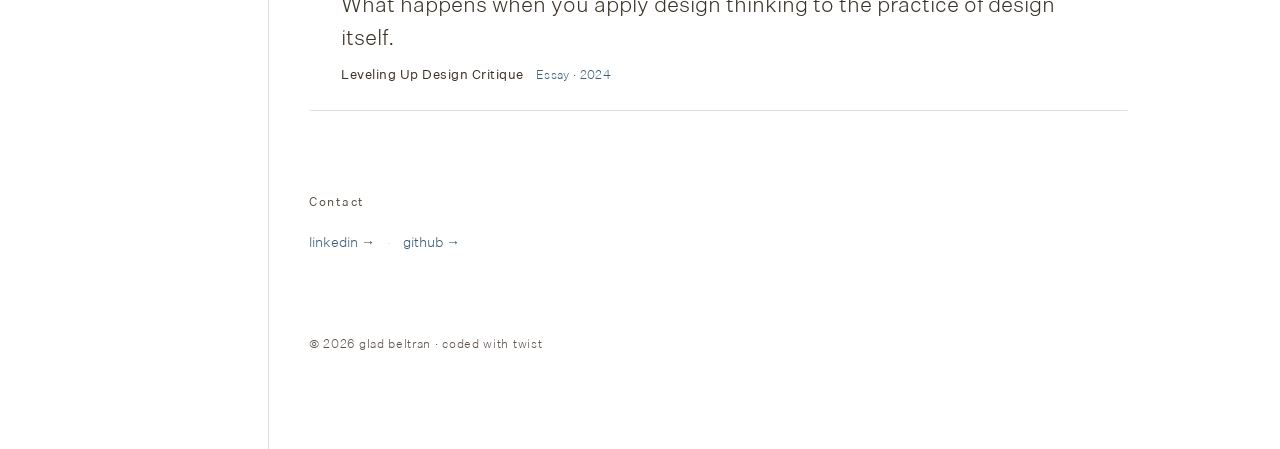
==== commit 1362e631: "updated AI case study title" ====
--- a/index.html
+++ b/index.html
@@ -231,7 +231,7 @@
   <div class="work-list">
 
     <a class="work-entry" href="rubric-ai-summary-prototype.html">
-      <div class="work-problem">What an AI layer can and can't own in a high-stakes evaluation workflow.</div>
+      <div class="work-problem">What an AI layer can and can't own in a teacher evaluation workflow.</div>
       <div class="work-title-row">
         <span class="work-title"> Teacher Observation Summary</span>
         <span class="work-co">Concept · 2026</span>
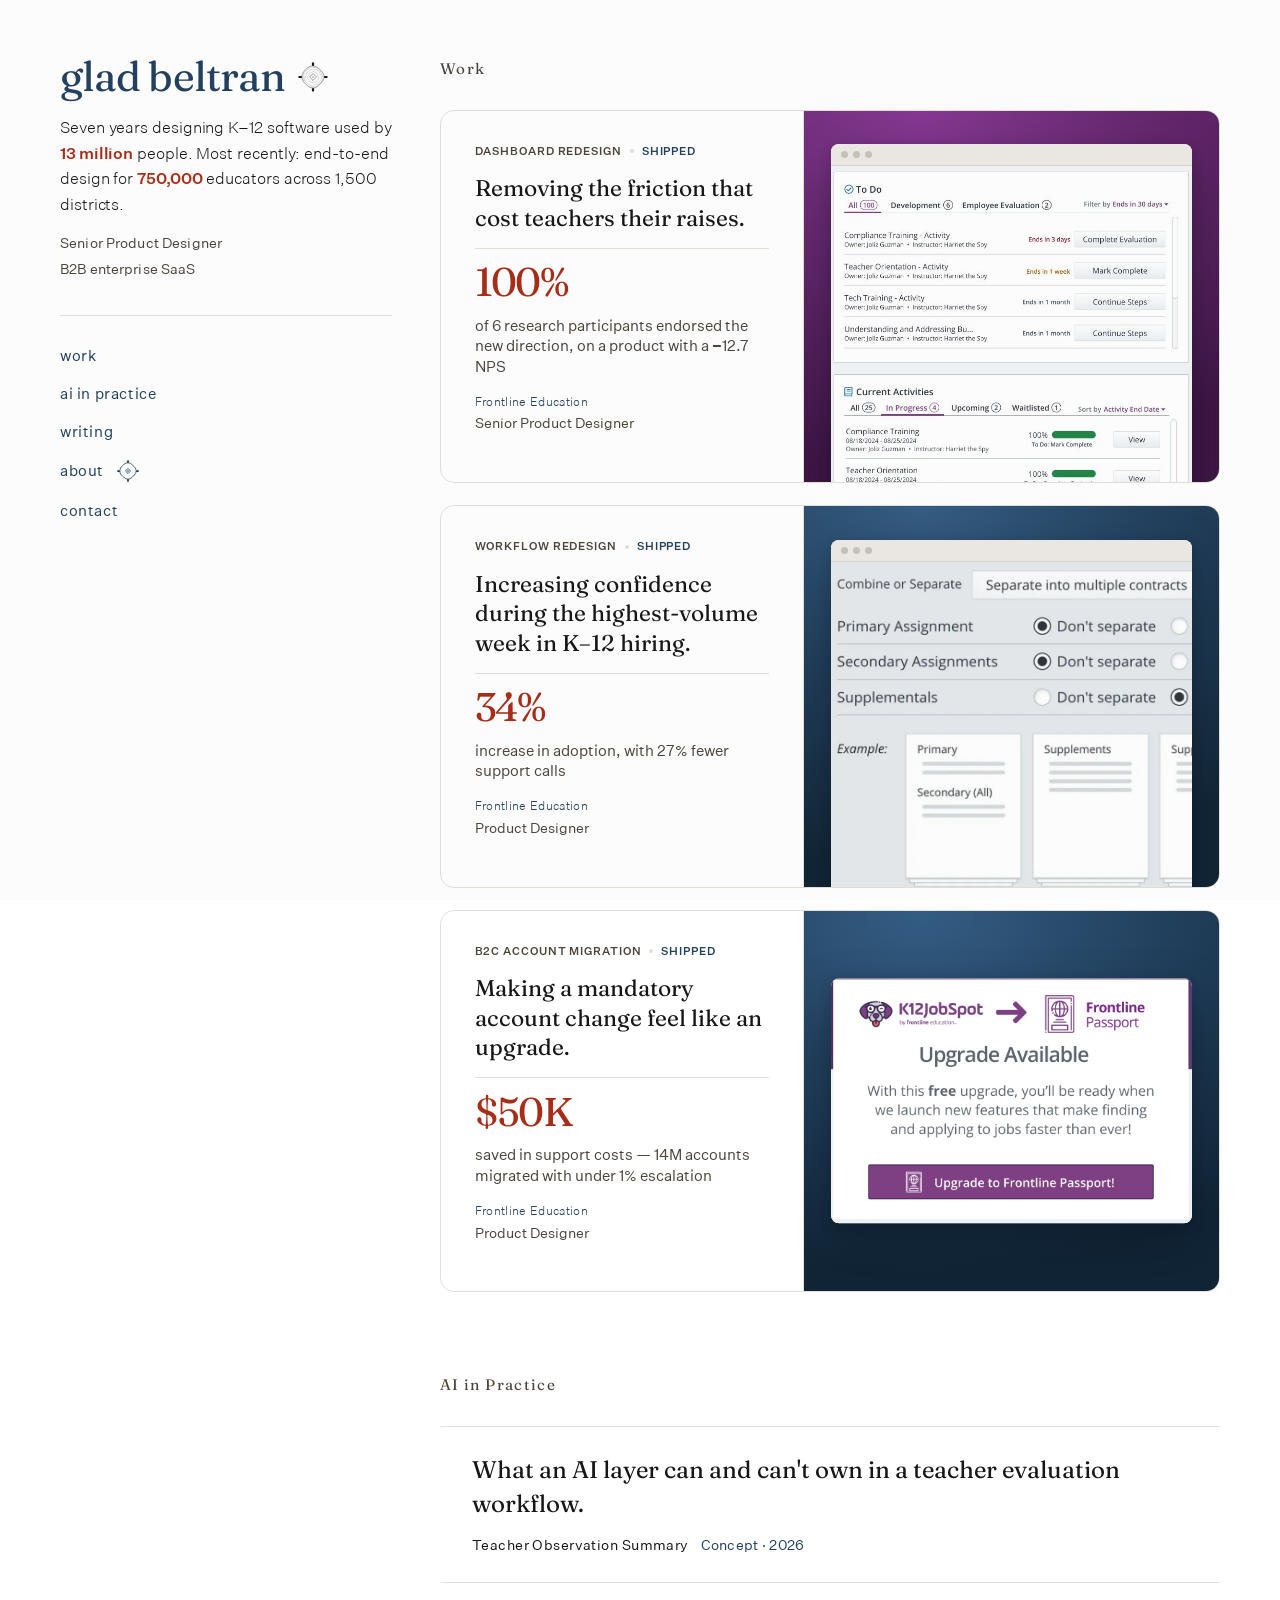
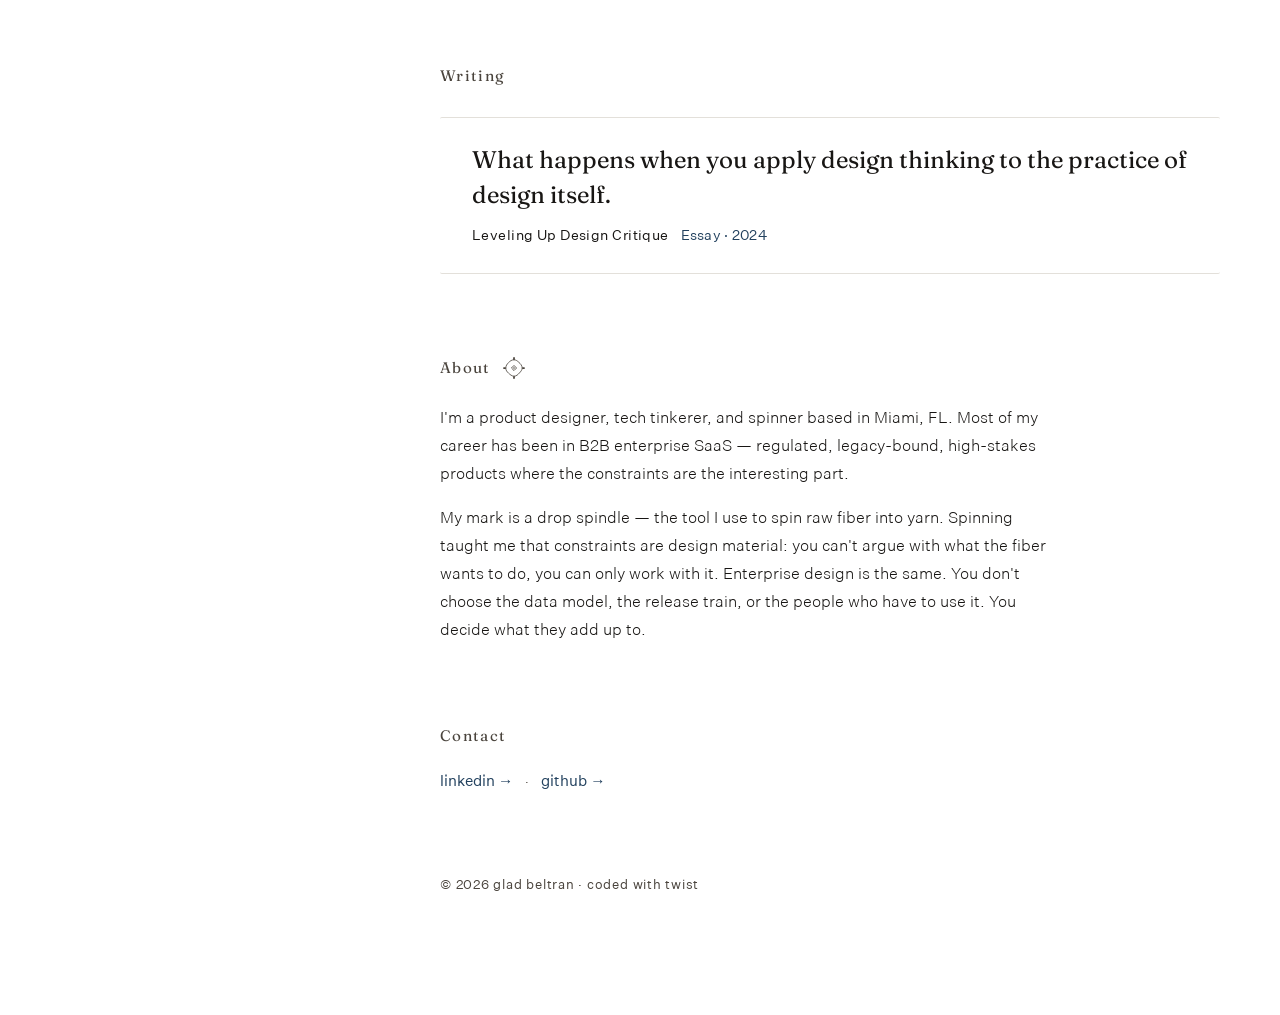
==== commit fec385c0: "removed location from hero text" ====
--- a/index.html
+++ b/index.html
@@ -1,139 +1,101 @@
 <!DOCTYPE html>
-<html lang="en">
+<html lang="en" data-display="fraunces" data-layout="rail">
 <head>
   <meta charset="UTF-8">
   <meta name="viewport" content="width=device-width, initial-scale=1.0">
   <meta name="robots" content="noindex, nofollow">
-  <title>glad beltran +</title>
+  <title>glad beltran</title>
   <link rel="stylesheet" href="style.css">
-  <style>
-    .hero-logo {
-      display: flex;
-      flex-direction: row;
-      align-items: center;
-      gap: 0.5rem;
-      padding: 0.5rem 0 1.5rem;
-    }
-
-    .logo-name {
-      font-size: clamp(3.2rem, 8vw, 6.4rem);
-      font-weight: 400;
-      letter-spacing: -0.05em;
-      line-height: 1;
-      color: var(--woad);
-      white-space: nowrap;
-    }
-
-    .logo-name .mirrored-d {
-      display: inline-block;
-      transform: scaleX(-1);
-    }
-
-    .spindle-hero {
-      display: flex;
-      align-items: center;
-      flex-shrink: 0;
-    }
-
-    .spindle-hero svg {
-      width: clamp(52px, 9vw, 96px);
-      height: clamp(52px, 9vw, 96px);
-      color: var(--shadow);
-      display: block;
-    }
-
-    @keyframes spinDecel {
-      0%   { transform: rotate(0deg); }
-      5%   { transform: rotate(205deg); }
-      12%  { transform: rotate(459deg); }
-      22%  { transform: rotate(757deg); }
-      35%  { transform: rotate(1045deg); }
-      50%  { transform: rotate(1260deg); }
-      65%  { transform: rotate(1378deg); }
-      78%  { transform: rotate(1425deg); }
-      88%  { transform: rotate(1438deg); }
-      95%  { transform: rotate(1440deg); }
-      100% { transform: rotate(1440deg); }
-    }
-
-    .spindle-hero svg {
-      animation: spinDecel 5.5s linear forwards;
-      transform-origin: center;
-    }
-
-    .spindle-hero:hover svg {
-      animation: spin 1.8s cubic-bezier(0.4, 0, 0.2, 1) forwards;
-    }
-
-    .hero-tagline {
-      font-size: 1.1rem;
-      font-weight: 300;
-      line-height: 1.7;
-      max-width: 520px;
-      color: var(--shadow);
-      margin-bottom: 2rem;
-    }
-
-    .hero-block { display: none; }
-  </style>
 </head>
 <body>
   <a href="#main-content" class="skip-link">Skip to main content</a>
-  <!-- sometimes you know exactly what you're making. sometimes you follow the material. -->
   <div class="layout">
-    <nav>
-      <a href="#work">work</a>
-      <a href="#ai-in-practice">ai in practice</a>
-      <a href="#writing">writing</a>
-      <a href="#contact">contact</a>
-    </nav>
+
+    <aside class="rail">
+<div class="rail-id">
+        <div class="hero-logo">
+          <div class="logo-name">glad beltran</div>
+          <div class="spindle-hero"><svg viewBox="0 0 240 240" xmlns="http://www.w3.org/2000/svg">
+<path d="M34 120L44 120" stroke="currentColor" stroke-linecap="round" stroke-width="14"/>
+<path d="M196 120L206 120" stroke="currentColor" stroke-linecap="round" stroke-width="14"/>
+<path d="M120 34L120 44" stroke="currentColor" stroke-linecap="round" stroke-width="14"/>
+<path d="M120 196L120 206" stroke="currentColor" stroke-linecap="round" stroke-width="14"/>
+<path d="M50 120C50 101.267 60.7326 85.921 73.0776 73.7122C87.5346 59.4149 100.073 50 120 50C137.798 50 148.599 59.7544 160.95 70.6955C175.428 83.5199 190 99.1382 190 120C190 138.162 177.326 150.662 165.983 163.103C153.181 177.144 140.498 190 120 190C101.624 190 85.9901 176.073 73.5012 164.49C59.7162 151.706 50 140.283 50 120Z" fill="none" stroke="currentColor" stroke-width="2.5"/>
+<path d="M120 98L142 120L120 142L98 120L120 98Z" fill="none" stroke="currentColor" stroke-width="2.5" stroke-linejoin="round"/>
+<path d="M116.5 120C116.5 118.067 118.067 116.5 120 116.5C121.933 116.5 123.5 118.067 123.5 120C123.5 121.933 121.933 123.5 120 123.5C118.067 123.5 116.5 121.933 116.5 120Z" fill="currentColor"/>
+<path d="M82.7578 130.5C82.7578 113.554 109.072 86.2745 125.25 83.5781" fill="none" stroke="currentColor" stroke-linecap="round" stroke-width="1"/>
+<path d="M131.484 88.1719C144.355 88.1719 153.633 112.119 153.633 122.133" fill="none" stroke="currentColor" stroke-linecap="round" stroke-width="1"/>
+<path d="M157.078 125.906C157.078 135.949 139.251 152.749 129.023 154.453" fill="none" stroke="currentColor" stroke-linecap="round" stroke-width="1"/>
+<path d="M124.43 154.781C102.251 157.95 99.9922 149.049 88.1719 134.273" fill="none" stroke="currentColor" stroke-linecap="round" stroke-width="1"/>
+<path d="M71.2734 122.789C71.2734 101.528 92.3635 74.8951 114.094 71.2734" fill="none" stroke="currentColor" stroke-linecap="round" stroke-width="1"/>
+<path d="M129.516 70.2891C149.694 70.2891 163.107 92.3125 168.398 108.188" fill="none" stroke="currentColor" stroke-linecap="round" stroke-width="1"/>
+<path d="M175.289 119.18C175.289 141.291 146.854 165.892 125.906 169.383" fill="none" stroke="currentColor" stroke-linecap="round" stroke-width="1"/>
+<path d="M112.781 171.844C86.1695 174.801 67.8918 145.711 64.5469 122.297" fill="none" stroke="currentColor" stroke-linecap="round" stroke-width="1"/>
+<path d="M60.1172 111.797C60.1172 88.872 87.9153 72.1022 103.102 59.9531" fill="none" stroke="currentColor" stroke-linecap="round" stroke-width="1"/>
+<path d="M112.453 58.9688C123.854 58.9688 137.216 59.1399 147.562 64.7109C164.872 74.0313 177.018 99.8563 180.047 118.031" fill="none" stroke="currentColor" stroke-linecap="round" stroke-width="1"/>
+<path d="M181.359 133.125C181.359 142.725 173.573 148.679 167.578 155.273C149.557 175.097 132.175 185.822 105.398 181.359" fill="none" stroke="currentColor" stroke-linecap="round" stroke-width="1"/>
+<path d="M67.8281 147.234C60.6221 141.058 54.8672 125.513 54.8672 115.898" fill="none" stroke="currentColor" stroke-linecap="round" stroke-width="1"/>
+</svg></div>
+        </div>
+
+        <!-- Reach, then ownership. The two numbers do different jobs: 13M is
+             career scale (K12JobSpot's B2C job-seekers plus the enterprise
+             suite), 750K is what you personally owned end-to-end as a Senior.
+             Saying both in this order answers "but what did YOU design for
+             13 million people?" before anyone has to ask it.
+
+             Alternate phrasings — swap the <p> below for any of these:
+
+             a) Seven years designing K–12 software used by 13 million people.
+                Most recently: end-to-end design for 750,000 educators
+                across 1,500 districts.                             ← current
+
+             b) I've designed for 13 million K–12 users — job seekers at
+                consumer scale, and the districts that hire them.
+                Most recently, 750,000 educators end-to-end.
+
+             c) 13 million users reached in seven years at Frontline.
+                750,000 of them on a product I owned end-to-end.
+
+             d) From a 12-million-account migration to end-to-end ownership
+                of the workflow 750,000 educators use every week.
+        -->
+        <p class="hero-tagline">
+          Seven years designing K&ndash;12 software used by <span class="hero-metric">13 million</span> people.<br>
+          Most recently: end-to-end design for <span class="hero-metric">750,000</span> educators across 1,500 districts.
+        </p>
+
+        <p class="hero-sub">
+          <span>Senior Product Designer</span>
+          <span class="hero-dot"></span>
+          <span>B2B enterprise SaaS</span>
+          <span class="hero-dot"></span>
+        </p>
+      </div>
+      <nav>
+        <a href="#work">work</a>
+        <a href="#ai-in-practice">ai in practice</a>
+        <a href="#writing">writing</a>
+        <a href="#about">about<span class="nav-mark" aria-hidden="true"><svg viewBox="0 0 240 240" xmlns="http://www.w3.org/2000/svg">
+        <path d="M34 120L44 120" stroke="currentColor" stroke-linecap="round" stroke-width="15"/>
+        <path d="M196 120L206 120" stroke="currentColor" stroke-linecap="round" stroke-width="15"/>
+        <path d="M120 34L120 44" stroke="currentColor" stroke-linecap="round" stroke-width="15"/>
+        <path d="M120 196L120 206" stroke="currentColor" stroke-linecap="round" stroke-width="15"/>
+        <path d="M50 120C50 101.267 60.7326 85.921 73.0776 73.7122C87.5346 59.4149 100.073 50 120 50C137.798 50 148.599 59.7544 160.95 70.6955C175.428 83.5199 190 99.1382 190 120C190 138.162 177.326 150.662 165.983 163.103C153.181 177.144 140.498 190 120 190C101.624 190 85.9901 176.073 73.5012 164.49C59.7162 151.706 50 140.283 50 120Z" fill="none" stroke="currentColor" stroke-width="7"/>
+        <path d="M120 98L142 120L120 142L98 120L120 98Z" fill="none" stroke="currentColor" stroke-width="7" stroke-linejoin="round"/>
+        <circle cx="120" cy="120" r="7" fill="currentColor"/>
+      </svg></span></a>
+        <a href="#contact">contact</a>
+      </nav>
+    </aside>
+
     <main id="main-content">
-
-      <header>
-        <div class="hero-logo">
-          <div class="logo-name">gla<span class="mirrored-d">b</span><span style="display:inline-block;width:0.08em;"></span>beltran</div>
-          <div class="spindle-hero">
-            <svg viewBox="0 0 240 240" xmlns="http://www.w3.org/2000/svg" style="fill-rule:nonzero;clip-rule:evenodd;stroke-linecap:round;stroke-linejoin:round;">
-              <!-- arms: short stubs, pushed back -->
-              <path d="M34 120L44 120"   fill="currentColor" stroke="currentColor" stroke-linecap="round" stroke-width="14"/>
-              <path d="M196 120L206 120" fill="currentColor" stroke="currentColor" stroke-linecap="round" stroke-width="14"/>
-              <path d="M120 34L120 44"   fill="currentColor" stroke="currentColor" stroke-linecap="round" stroke-width="14"/>
-              <path d="M120 196L120 206" fill="currentColor" stroke="currentColor" stroke-linecap="round" stroke-width="14"/>
-              <!-- cop circle -->
-              <path d="M50 120C50 101.267 60.7326 85.921 73.0776 73.7122C87.5346 59.4149 100.073 50 120 50C137.798 50 148.599 59.7544 160.95 70.6955C175.428 83.5199 190 99.1382 190 120C190 138.162 177.326 150.662 165.983 163.103C153.181 177.144 140.498 190 120 190C101.624 190 85.9901 176.073 73.5012 164.49C59.7162 151.706 50 140.283 50 120Z" fill="none" stroke="currentColor" stroke-width="2.5"/>
-              <!-- center diamond -->
-              <path d="M120 98L142 120L120 142L98 120L120 98Z" fill="none" stroke="currentColor" stroke-width="2.5" stroke-linejoin="round"/>
-              <!-- center dot -->
-              <path d="M116.5 120C116.5 118.067 118.067 116.5 120 116.5C121.933 116.5 123.5 118.067 123.5 120C123.5 121.933 121.933 123.5 120 123.5C118.067 123.5 116.5 121.933 116.5 120Z" fill="currentColor"/>
-              <!-- yarn winding lines inside cop -->
-              <path d="M82.7578 130.5C82.7578 113.554 109.072 86.2745 125.25 83.5781" fill="none" stroke="currentColor" stroke-linecap="round" stroke-width="1"/>
-              <path d="M131.484 88.1719C144.355 88.1719 153.633 112.119 153.633 122.133" fill="none" stroke="currentColor" stroke-linecap="round" stroke-width="1"/>
-              <path d="M157.078 125.906C157.078 135.949 139.251 152.749 129.023 154.453" fill="none" stroke="currentColor" stroke-linecap="round" stroke-width="1"/>
-              <path d="M124.43 154.781C102.251 157.95 99.9922 149.049 88.1719 134.273" fill="none" stroke="currentColor" stroke-linecap="round" stroke-width="1"/>
-              <path d="M93.0938 159.047C86.5684 153.609 80.7057 145.508 78 137.391" fill="none" stroke="currentColor" stroke-linecap="round" stroke-width="1"/>
-              <path d="M71.2734 122.789C71.2734 101.528 92.3635 74.8951 114.094 71.2734" fill="none" stroke="currentColor" stroke-linecap="round" stroke-width="1"/>
-              <path d="M129.516 70.2891C149.694 70.2891 163.107 92.3125 168.398 108.188" fill="none" stroke="currentColor" stroke-linecap="round" stroke-width="1"/>
-              <path d="M175.289 119.18C175.289 141.291 146.854 165.892 125.906 169.383" fill="none" stroke="currentColor" stroke-linecap="round" stroke-width="1"/>
-              <path d="M112.781 171.844C86.1695 174.801 67.8918 145.711 64.5469 122.297" fill="none" stroke="currentColor" stroke-linecap="round" stroke-width="1"/>
-              <path d="M60.1172 111.797C60.1172 88.872 87.9153 72.1022 103.102 59.9531" fill="none" stroke="currentColor" stroke-linecap="round" stroke-width="1"/>
-              <path d="M112.453 58.9688C123.854 58.9688 137.216 59.1399 147.562 64.7109C164.872 74.0313 177.018 99.8563 180.047 118.031" fill="none" stroke="currentColor" stroke-linecap="round" stroke-width="1"/>
-              <path d="M181.359 133.125C181.359 142.725 173.573 148.679 167.578 155.273C149.557 175.097 132.175 185.822 105.398 181.359" fill="none" stroke="currentColor" stroke-linecap="round" stroke-width="1"/>
-              <path d="M67.8281 147.234C60.6221 141.058 54.8672 125.513 54.8672 115.898" fill="none" stroke="currentColor" stroke-linecap="round" stroke-width="1"/>
-            </svg>
-          </div>
-        </div>
-
-        <p class="hero-tagline">
-          I am a product designer, tech tinkerer, and spinner based in Miami, FL and I've spent most of my career in B2B enterprise SaaS. I believe constraints are design material.
-        </p>
-      </header>
-
-      <!-- ── LOG ────────────────────────────────────────────────────── -->
+<!-- ── LOG ────────────────────────────────────────────────────── 
       <div class="log">
         <div class="log-header" id="logHeader">
           <div class="log-header-left">
             <span class="log-label">Current</span>
-            <span class="log-date">June 2026</span>
+            <span class="log-date">August 2026</span>
           </div>
           <button class="log-toggle" id="logToggle" aria-label="Expand log">↓ expand</button>
         </div>
@@ -141,84 +103,83 @@
           <p>Finishing case studies and seeking Senior Product Designer roles in B2B enterprise SaaS, regulated industries, and other complex products. Tinkering with AI tools. Always iterating.</p>
         </div>
       </div>
-
+-->
       <!-- ── WORK ──────────────────────────────────────────────────── -->
       <section id="work">
         <h2>Work</h2>
         <div class="work-grid">
 
           <a class="work-card" href="new-k-12-dashboard.html">
-            <div class="card-image-wrap">
-              <div class="card-image">
-                <img src="images/home-after.png" alt="Home dashboard redesign — final high-fidelity design">
+            <div class="card-shot field-logwood">
+              <div class="card-panel">
+                <div class="card-chrome"><i></i><i></i><i></i></div>
+                <img src="images/stage-dashboard.png" alt="Professional Growth — the To Do panel, showing deadlines and single-click actions">
               </div>
             </div>
             <div class="card-body">
+              <div class="card-eyebrow">
+                <span>Dashboard redesign</span>
+                <span class="card-dot"></span>
+                <span class="card-status">Shipped</span>
+              </div>
               <p class="card-problem">Removing the friction that cost teachers their raises.</p>
-              <div class="card-title-row">
-                <span class="card-title">From Friction to Focus</span>
-                <span class="card-co">Frontline Education</span>
-              </div>
-              <div class="card-badges">
-                <span class="badge">Dashboard Redesign</span>
-                <span class="badge badge-in-dev">Shipping Summer 2026</span>
-              </div>
-              <div class="card-meta">
-                <span class="meta-label">Role</span>
-                <span class="meta-value">Senior Product Designer</span>
-                <span class="meta-label">Methods</span>
-                <span class="meta-value">Research synthesis · Wireframes · Client validation</span>
-              </div>
+              <div class="card-metric">
+                <span class="metric-n">100%</span>
+                <span class="metric-t">of 6 research participants endorsed the new direction, on a product with a &minus;12.7 NPS</span>
+              </div>
+              <div class="card-foot">
+                <span class="card-sub"><span class="card-co">Frontline Education</span><span class="card-dot"></span>Senior Product Designer</span>
+              </div>
+              <p class="card-methods"><b>Methods</b>Research synthesis · IA audit · Wireframes · Concept validation</p>
             </div>
           </a>
 
           <a class="work-card" href="annual-contracting.html">
-            <div class="card-image-wrap">
-              <div class="card-image">
-                <img src="images/form-send-preview.png" alt="Annual contracting — contract distribution interface">
+            <div class="card-shot field-woad">
+              <div class="card-panel">
+                <div class="card-chrome"><i></i><i></i><i></i></div>
+                <img src="images/stage-contracting.png" alt="Annual contracting — contract separation controls">
               </div>
             </div>
             <div class="card-body">
-              <p class="card-problem">Increasing confidence during a high-volume week in K–12 hiring.</p>
-              <div class="card-title-row">
-                <span class="card-title">Reducing Risk and Support Burden</span>
-                <span class="card-co">Frontline Education</span>
-              </div>
-              <div class="card-badges">
-                <span class="badge">Workflow Redesign</span>
-                <span class="badge badge-shipped">Shipped</span>
-              </div>
-              <div class="card-meta">
-                <span class="meta-label">Role</span>
-                <span class="meta-value">Product Designer</span>
-                <span class="meta-label">Methods</span>
-                <span class="meta-value">Contract analysis · Prototyping · Usability testing</span>
-              </div>
+              <div class="card-eyebrow">
+                <span>Workflow redesign</span>
+                <span class="card-dot"></span>
+                <span class="card-status">Shipped</span>
+              </div>
+              <p class="card-problem">Increasing confidence during the highest-volume week in K–12 hiring.</p>
+              <div class="card-metric">
+                <span class="metric-n">34%</span>
+                <span class="metric-t">increase in adoption, with 27% fewer support calls</span>
+              </div>
+              <div class="card-foot">
+                <span class="card-sub"><span class="card-co">Frontline Education</span><span class="card-dot"></span>Product Designer</span>
+              </div>
+              <p class="card-methods"><b>Methods</b>Contract analysis · Prototyping · Usability testing</p>
             </div>
           </a>
 
           <a class="work-card" href="b2c-account-migration.html">
-            <div class="card-image-wrap">
-              <div class="card-image">
-                <img src="images/upgrade-image.png" alt="K12jobspot logo with arrow pointing to Frontline logo">
+            <div class="card-shot field-woad">
+              <div class="card-panel card-panel--modal">
+                <img src="images/stage-migration.png" alt="K12JobSpot account migrating to Frontline">
               </div>
             </div>
             <div class="card-body">
-              <p class="card-problem">How I made a mandatory account change feel like an upgrade.</p>
-              <div class="card-title-row">
-                <span class="card-title">Zero Tickets on Launch Day</span>
-                <span class="card-co">Frontline Education</span>
-              </div>
-              <div class="card-badges">
-                <span class="badge">B2C · Account Migration</span>
-                <span class="badge badge-shipped">Shipped</span>
-              </div>
-              <div class="card-meta">
-                <span class="meta-label">Role</span>
-                <span class="meta-value">Product Designer</span>
-                <span class="meta-label">Methods</span>
-                <span class="meta-value">Usability testing · UX Writing · CS research</span>
-              </div>
+              <div class="card-eyebrow">
+                <span>B2C account migration</span>
+                <span class="card-dot"></span>
+                <span class="card-status">Shipped</span>
+              </div>
+              <p class="card-problem">Making a mandatory account change feel like an upgrade.</p>
+              <div class="card-metric">
+                <span class="metric-n">$50K</span>
+                <span class="metric-t">saved in support costs — 14M accounts migrated with under 1% escalation</span>
+              </div>
+              <div class="card-foot">
+                <span class="card-sub"><span class="card-co">Frontline Education</span><span class="card-dot"></span>Product Designer</span>
+              </div>
+              <p class="card-methods"><b>Methods</b>Usability testing · UX writing · CS research</p>
             </div>
           </a>
 
@@ -226,20 +187,20 @@
       </section>
 
       <!-- ── AI IN PRACTICE ───────────────────────────────────────── -->
-<section id="ai-in-practice">
-  <h2>AI in Practice</h2>
-  <div class="work-list">
-
-    <a class="work-entry" href="rubric-ai-summary-prototype.html">
-      <div class="work-problem">What an AI layer can and can't own in a teacher evaluation workflow.</div>
-      <div class="work-title-row">
-        <span class="work-title"> Teacher Observation Summary</span>
-        <span class="work-co">Concept · 2026</span>
-      </div>
-    </a>
-
-  </div>
-</section>
+      <section id="ai-in-practice">
+        <h2>AI in Practice</h2>
+        <div class="work-list">
+
+          <a class="work-entry" href="rubric-ai-summary-prototype.html">
+            <div class="work-problem">What an AI layer can and can't own in a teacher evaluation workflow.</div>
+            <div class="work-title-row">
+              <span class="work-title">Teacher Observation Summary</span>
+              <span class="work-co">Concept · 2026</span>
+            </div>
+          </a>
+
+        </div>
+      </section>
 
       <!-- ── WRITING ────────────────────────────────────────────────── -->
       <section id="writing">
@@ -254,6 +215,30 @@
             </div>
           </a>
 
+        </div>
+      </section>
+
+      <!-- ── ABOUT ──────────────────────────────────────────────────── -->
+      <section id="about">
+        <h2 class="h2-marked">
+          <span>About</span>
+          <span class="h2-mark" aria-hidden="true"><svg viewBox="0 0 240 240" xmlns="http://www.w3.org/2000/svg">
+            <path d="M34 120L44 120" stroke="currentColor" stroke-linecap="round" stroke-width="15"/>
+            <path d="M196 120L206 120" stroke="currentColor" stroke-linecap="round" stroke-width="15"/>
+            <path d="M120 34L120 44" stroke="currentColor" stroke-linecap="round" stroke-width="15"/>
+            <path d="M120 196L120 206" stroke="currentColor" stroke-linecap="round" stroke-width="15"/>
+            <path d="M50 120C50 101.267 60.7326 85.921 73.0776 73.7122C87.5346 59.4149 100.073 50 120 50C137.798 50 148.599 59.7544 160.95 70.6955C175.428 83.5199 190 99.1382 190 120C190 138.162 177.326 150.662 165.983 163.103C153.181 177.144 140.498 190 120 190C101.624 190 85.9901 176.073 73.5012 164.49C59.7162 151.706 50 140.283 50 120Z" fill="none" stroke="currentColor" stroke-width="7"/>
+            <path d="M120 98L142 120L120 142L98 120L120 98Z" fill="none" stroke="currentColor" stroke-width="7" stroke-linejoin="round"/>
+            <circle cx="120" cy="120" r="7" fill="currentColor"/>
+          </svg></span>
+        </h2>
+
+        <!-- Draft in your voice — rewrite freely. The point is to give the
+             spindle a reason to exist on the page now that "spinner" is
+             out of the hero. -->
+        <div class="about-body">
+          <p>I'm a product designer, tech tinkerer, and spinner based in Miami, FL. Most of my career has been in B2B enterprise SaaS — regulated, legacy-bound, high-stakes products where the constraints are the interesting part.</p>
+          <p>My mark is a drop spindle &mdash; the tool I use to spin raw fiber into yarn. Spinning taught me that constraints are design material: you can't argue with what the fiber wants to do, you can only work with it. Enterprise design is the same. You don't choose the data model, the release train, or the people who have to use it. You decide what they add up to.</p>
         </div>
       </section>
 
@@ -270,41 +255,22 @@
       <footer>
         <p>© 2026 glad beltran · coded with twist</p>
       </footer>
-
     </main>
   </div>
 
-  <!-- ── CURSOR LABEL ──────────────────────────────────────────────── -->
   <div class="cursor-label" id="cursorLabel">View case study</div>
 
   <script>
-    // Log collapse toggle
-    const logHeader = document.getElementById('logHeader');
-    const logBody   = document.getElementById('logBody');
-    const logToggle = document.getElementById('logToggle');
-    let logCollapsed = true;
-
-    logHeader.addEventListener('click', () => {
-      logCollapsed = !logCollapsed;
-      logBody.classList.toggle('is-collapsed', logCollapsed);
-      logToggle.textContent = logCollapsed ? '↓ expand' : '↑ collapse';
-      logToggle.setAttribute('aria-label', logCollapsed ? 'Expand log' : 'Collapse log');
-    });
-
-    // Cursor label on work cards
     const label = document.getElementById('cursorLabel');
-    const cards = document.querySelectorAll('.work-card');
-
-    document.addEventListener('mousemove', (e) => {
+    const cards = document.querySelectorAll('a.work-card');
+    document.addEventListener('mousemove', e => {
       label.style.left = e.clientX + 'px';
       label.style.top  = e.clientY + 'px';
     });
-
-    cards.forEach(card => {
-      card.addEventListener('mouseenter', () => label.classList.add('is-visible'));
-      card.addEventListener('mouseleave', () => label.classList.remove('is-visible'));
+    cards.forEach(c => {
+      c.addEventListener('mouseenter', () => label.classList.add('is-visible'));
+      c.addEventListener('mouseleave', () => label.classList.remove('is-visible'));
     });
   </script>
-
 </body>
 </html>
--- a/style.css
+++ b/style.css
@@ -1073,3 +1073,788 @@
     color: var(--fleece);
   }
 }
+
+
+/* ═══════════════════════════════════════════════════════════════════════
+   HOMEPAGE REBUILD — appended, not replacing.
+
+   Everything above is the original stylesheet and still carries the case
+   study pages: .case-*, .overview-*, .comparison-*, .lightbox, .writing-*,
+   html.dark. Do not delete it.
+
+   The block below redefines the homepage only. It comes last so it wins on
+   the cascade wherever the two define the same selector (:root, nav, body,
+   h2, .work-card, .hero-*). Rules above that the new homepage no longer
+   uses — .card-image-wrap, .card-title, .hero-block, .spindle, .name — are
+   now dead but harmless, and are what index-stacked.html's ancestors used.
+   ═══════════════════════════════════════════════════════════════════════ */
+
+/* ═══════════════════════════════════════════════════════════════
+   glad beltran — PREVIEW BUILD
+   Direction: Modernized Fiber · Layout: Full-width rows
+   Built 20 Aug 2026. Not the published site.
+
+   Modernized Fiber palette
+   The dye-plant logic is intact. Three things changed:
+     · --shadow was #3a3228 (a warm brown standing in for black).
+       Now #181614 — actually near-black. This is the single
+       biggest contributor to the "softness" read.
+     · --madder deepened #a33820 → #a82d17 (loses the dusty cast)
+     · --woad deepened   #3a5c7a → #22415e
+     · grain overlay 0.065 → 0.018
+
+   Legibility pass (20 Aug): the page passed WCAG at 7.3:1 but read as
+   low-contrast anyway. Cause was stroke weight, not colour — every
+   supporting element was set in Light 300. Small text is now Regular
+   400, --muted darkened #5c554e → #4a443d, and the grain veil halved.
+   Display type (tagline, problem statements) stays Light 300.
+   ═══════════════════════════════════════════════════════════════ */
+
+@font-face {
+  font-family: 'Untitled Sans';
+  src: url('fonts/untitledsans/untitled-sans-light.woff2') format('woff2');
+  font-weight: 300; font-style: normal; font-display: swap;
+}
+@font-face {
+  font-family: 'Untitled Sans';
+  src: url('fonts/untitledsans/untitled-sans-regular.woff2') format('woff2');
+  font-weight: 400; font-style: normal; font-display: swap;
+}
+@font-face {
+  font-family: 'Untitled Sans';
+  src: url('fonts/untitledsans/untitled-sans-medium.woff2') format('woff2');
+  font-weight: 500; font-style: normal; font-display: swap;
+}
+
+@font-face {
+  font-family: 'Fraunces';
+  src: url('fonts/display/fraunces-latin-400-normal.woff2') format('woff2');
+  font-weight: 400; font-style: normal; font-display: swap;
+}
+@font-face {
+  font-family: 'Fraunces';
+  src: url('fonts/display/fraunces-latin-600-normal.woff2') format('woff2');
+  font-weight: 600; font-style: normal; font-display: swap;
+}
+
+:root {
+  --madder:        #a82d17;
+  --weld:          #8a5d00;
+  --woad:          #22415e;
+  --walnut:        #5a3e28;
+  --nettle:        #3f6b2c;
+  /* Logwood (Haematoxylum campechianum) — the standard historical plant purple.
+     h292, which puts it 77° from madder and 83° from woad: the only hue in the
+     set that can't be misread as either. Fills the 160° gap between woad and
+     madder. 10.29:1 on white. Unused so far, like weld/walnut/nettle. */
+  --logwood:       #64266d;
+  --fleece:        #ffffff;
+  --shadow:        #181614;
+
+  --surface:       #f7f6f4;
+  --tint:          #f4f0ea;
+  --border:        #e3e0da;
+  --muted:         #4a443d;
+  --nav-link:      var(--woad);
+  --section-label: #4a443d;
+
+  --grain:         0.018;
+
+  /* Typeface roles. --font-display drives the wordmark, section headings
+     and card headlines; everything else stays on Untitled Sans. Driven by
+     data-display="fraunces" on <html>. */
+  --font-body:     'Untitled Sans', -apple-system, BlinkMacSystemFont, "Segoe UI", sans-serif;
+  --font-display:  var(--font-body);
+
+  /* Fibonacci spacing scale — a nod to natural fiber ratios */
+  --space-xs: 0.618rem;
+  --space-sm: 1rem;
+  --space-md: 1.618rem;
+  --space-lg: 2.618rem;
+  --space-xl: 4.236rem;
+}
+
+[data-display="fraunces"]   { --font-display: 'Fraunces',   Georgia, "Times New Roman", serif; }
+
+/* Tracking is face-specific. The values on .logo-name and .card-problem were
+   set for Untitled Sans, a geometric sans that tolerates tight negative
+   tracking at display size. Fraunces has serifs and higher stroke contrast —
+   at -0.05em the serifs start colliding and the counters close up. Scoped to
+   the attribute so switching back to the sans restores its own values. */
+[data-display="fraunces"] .logo-name { letter-spacing: -0.022em; }
+
+[data-display="fraunces"] .card-problem,
+[data-display="fraunces"] .work-problem { letter-spacing: 0; }
+
+[data-display="fraunces"] h2 { letter-spacing: 0.09em; }
+
+*, *::before, *::after { box-sizing: border-box; margin: 0; padding: 0; }
+
+/* --- SKIP LINK --- */
+
+.skip-link {
+  position: absolute; top: -100%; left: 1rem;
+  padding: 0.5rem 1rem;
+  background: var(--shadow); color: var(--fleece);
+  font-size: 0.82rem; font-weight: 400; letter-spacing: 0.04em;
+  text-decoration: none; border-radius: 2px; z-index: 9999;
+  transition: top 0.15s ease;
+}
+.skip-link:focus { top: 1rem; }
+
+/* --- NOISE OVERLAY --- */
+
+body::after {
+  content: ''; position: fixed; inset: 0;
+  background-image: url('noise.png'); background-size: 200px;
+  opacity: var(--grain); pointer-events: none; z-index: 9998;
+}
+
+/* --- BASE --- */
+
+body {
+  font-family: var(--font-body);
+  font-weight: 300;
+  font-size: 1rem;
+  line-height: 1.65;
+  color: var(--shadow);
+  background: var(--fleece);
+  -webkit-font-smoothing: antialiased;
+}
+
+a { color: var(--woad); text-decoration: none; transition: color 0.2s ease; }
+a:hover { color: var(--madder); }
+
+a:focus-visible, button:focus-visible {
+  outline: 2px solid var(--woad); outline-offset: 2px; border-radius: 1px;
+}
+
+/* --- LAYOUT --- */
+
+.layout { display: flex; min-height: 100vh; max-width: 1120px; margin: 0 auto; }
+
+/* --- NAV --- */
+
+nav {
+  width: 200px; flex-shrink: 0;
+  padding: 3.5rem 1.75rem;
+  display: flex; flex-direction: column; gap: 1.15rem;
+  position: sticky; top: 0; height: 100vh;
+}
+nav a {
+  font-size: 0.95rem; font-weight: 400; letter-spacing: 0.04em;
+  color: var(--woad); text-decoration: none;
+  display: flex; align-items: center; gap: 0.6rem;
+  white-space: nowrap;          /* never break "ai in practice" */
+}
+nav a:hover { color: var(--shadow); }
+
+/* --- MAIN --- */
+
+main { flex: 1; padding: 2rem 2rem 3.5rem 2.5rem; border-left: 1px solid var(--border); }
+
+/* --- HEADER --- */
+
+.hero-logo {
+  display: flex; flex-direction: row; align-items: center;
+  gap: 0.5rem; padding: 0.5rem 0 1.5rem;
+}
+.logo-name {
+  font-family: var(--font-display);
+  font-size: clamp(3.2rem, 8vw, 6.4rem);
+  font-weight: 400; letter-spacing: -0.05em; line-height: 1;
+  color: var(--woad); white-space: nowrap;
+}
+
+.spindle-hero { display: flex; align-items: center; flex-shrink: 0; }
+.spindle-hero svg {
+  width: clamp(52px, 9vw, 96px); height: clamp(52px, 9vw, 96px);
+  color: var(--shadow); display: block;
+  animation: spinDecel 5.5s linear forwards;
+  transform-origin: center;
+}
+.spindle-hero:hover svg { animation: spin 1.8s cubic-bezier(0.4, 0, 0.2, 1) forwards; }
+
+@keyframes spinDecel {
+  0%{transform:rotate(0deg)} 5%{transform:rotate(205deg)} 12%{transform:rotate(459deg)}
+  22%{transform:rotate(757deg)} 35%{transform:rotate(1045deg)} 50%{transform:rotate(1260deg)}
+  65%{transform:rotate(1378deg)} 78%{transform:rotate(1425deg)} 88%{transform:rotate(1438deg)}
+  95%{transform:rotate(1440deg)} 100%{transform:rotate(1440deg)}
+}
+@keyframes spin { from { transform: rotate(0deg); } to { transform: rotate(720deg); } }
+
+/* Sized against the wordmark, not in isolation. The name caps at 6.4rem;
+   at 1.1rem the tagline was ~1/6 of it and read as a caption. ~1.45rem
+   puts it at 1/4.4 — still clearly subordinate, but it reads as a
+   statement the name is introducing rather than a footnote under it. */
+.hero-tagline {
+  font-size: clamp(1.2rem, 1.75vw, 1.45rem);
+  font-weight: 300; line-height: 1.55; letter-spacing: -0.005em;
+  max-width: 840px; color: var(--shadow); margin-bottom: 0;
+}
+
+/* The aggregate number — no single card can claim it, so it lives here.
+   Same --madder as the card metrics, so the eye learns red = impact
+   before it reaches the work. */
+.hero-metric { color: var(--madder); font-weight: 400; }
+
+/* Deliberate break between the claim and the turn. Collapses on narrow
+   screens, where a forced break would strand a single word. */
+@media (max-width: 680px) { .hero-tagline br { display: none; } }
+
+.hero-sub {
+  margin-top: 1rem;
+  display: flex; align-items: center; gap: 0.6rem; flex-wrap: wrap;
+  font-size: 0.95rem; font-weight: 400; letter-spacing: 0.01em;
+  color: var(--muted);
+}
+.hero-dot {
+  width: 3px; height: 3px; border-radius: 50%;
+  background: var(--muted); opacity: 0.5; flex-shrink: 0;
+}
+
+/* --- SECTIONS --- */
+
+section { padding: 2.5rem 0; }
+section:last-of-type { border-bottom: none; }
+
+#work {
+  padding-top: var(--space-md);
+}
+
+h2 {
+  font-family: var(--font-display);
+  font-size: 0.95rem; font-weight: 400; letter-spacing: 0.11em;
+  color: var(--section-label); margin-bottom: 1.3rem;
+}
+
+/* ── SPINDLE MARK, small sizes ─────────────────────────────────────
+   The hero spindle is drawn with 1px hairlines in a 240 viewBox. At
+   96px those read as fibre; at 30px they compute to 0.125px and
+   disappear, leaving a grey smudge. So each placement gets its own
+   reduction rather than a scaled copy:
+     · section header (28px) — outer profile, diamond, ticks, no spiral
+     · nav (28px)            — same drawing as the header mark
+   Same silhouette at every size, different amounts of detail.
+   ────────────────────────────────────────────────────────────────── */
+
+.h2-marked {
+  display: flex; align-items: center; gap: 0.6rem;
+}
+.h2-mark svg {
+  width: 28px; height: 28px; display: block;
+  color: var(--section-label);
+  transition: transform 0.9s cubic-bezier(0.23, 1, 0.32, 1);
+}
+#about:hover .h2-mark svg { transform: rotate(360deg); }
+
+.nav-mark svg {
+  width: 28px; height: 28px; display: block;
+  transition: transform 0.7s cubic-bezier(0.23, 1, 0.32, 1);
+}
+nav a:hover .nav-mark svg { transform: rotate(360deg); }
+
+/* --- ABOUT --- */
+
+.about-body { max-width: 620px; }
+.about-body p {
+  font-size: 1rem; font-weight: 300; line-height: 1.75;
+  color: var(--shadow);
+}
+.about-body p + p { margin-top: 1rem; }
+
+/* --- LOG --- */
+
+.log {
+  background: color-mix(in srgb, var(--shadow) 4%, transparent);
+  border-radius: 3px; margin-bottom: 0.25rem; overflow: hidden;
+}
+.log-header {
+  display: flex; align-items: center; justify-content: space-between;
+  padding: 0.65rem 1rem; cursor: pointer; user-select: none;
+}
+.log-header-left { display: flex; align-items: baseline; gap: 0.75rem; }
+.log-label {
+  font-size: 0.72rem; font-weight: 500; letter-spacing: 0.12em;
+  text-transform: uppercase; color: var(--muted);
+}
+.log-date { font-size: 0.78rem; font-weight: 400; letter-spacing: 0.04em; color: var(--muted); }
+.log-toggle {
+  font-size: 0.78rem; font-weight: 400; letter-spacing: 0.06em;
+  background: none; border: none; cursor: pointer; padding: 0;
+  color: var(--muted); opacity: 0.5; transition: opacity 0.2s ease;
+  font-family: inherit;
+}
+.log-header:hover .log-toggle { opacity: 1; }
+.log-body {
+  padding: 0 1rem 0.9rem; max-height: 200px; opacity: 1; overflow: hidden;
+  transition: max-height 0.4s cubic-bezier(0.23,1,0.32,1),
+              opacity 0.35s cubic-bezier(0.23,1,0.32,1),
+              padding-bottom 0.4s cubic-bezier(0.23,1,0.32,1);
+}
+.log-body.is-collapsed { max-height: 0; opacity: 0; padding-bottom: 0; }
+.log-body p { font-size: 0.92rem; font-weight: 400; line-height: 1.65; color: var(--muted); }
+
+/* ═══════════════════════════════════════════════════════════════
+   WORK CARDS — full-width rows
+   Each project gets a full-bleed image on the left and a required
+   metric on the right. The metric has a rule above it so a project
+   with no number leaves a visible hole in the design.
+   ═══════════════════════════════════════════════════════════════ */
+
+.work-grid {
+  display: grid;
+  grid-template-columns: 1fr;
+  gap: 1.4rem;
+  padding-top: 0.5rem;
+}
+
+.work-card {
+  display: grid;
+  grid-template-columns: 1fr 1.15fr;   /* metadata left, image right */
+  align-items: stretch;
+  text-decoration: none;
+  color: inherit;
+  border: 1px solid var(--border);
+  border-radius: 14px;
+  background: var(--fleece);
+  overflow: hidden;
+  transition:
+    transform 0.24s cubic-bezier(0.23, 1, 0.32, 1),
+    box-shadow 0.24s cubic-bezier(0.23, 1, 0.32, 1);
+}
+
+.work-card:hover {
+  transform: translateY(-4px);
+  box-shadow: 0 14px 44px rgba(24, 22, 20, 0.11);
+}
+
+.work-card:focus-visible {
+  outline: 2px solid var(--woad);
+  outline-offset: 2px;
+  transform: translateY(-4px);
+}
+
+/* ── STAGED PRODUCT SHOT ───────────────────────────────────────────
+   The problem: a 1200px dashboard in a ~450px frame with
+   object-fit:cover renders 12px UI type at ~5.5px. Grey texture, not
+   software. Two changes fix it.
+
+   1. The sources are pre-cropped to a single component instead of the
+      whole screen. "My Requests" is 416px wide natively, so it lands
+      at ~96% inside the panel rather than the 46% the full dashboard
+      was getting. That crop also carries the story — "2 weeks Awaiting
+      Final Credit" IS the friction that cost someone a raise.
+
+   2. The crop sits in a browser panel on a woad field, bleeding off the
+      bottom. The frame gives separation from the page background that a
+      full-bleed crop didn't have, and reads as a deliberate detail
+      rather than an arbitrary truncation.
+
+   The field also absorbs variable card height — the panel simply bleeds
+   further — so this survives cards whose text runs long.
+
+   Ratio still comes from a padding pseudo-element, not `aspect-ratio`.
+   On a stretched grid item, `aspect-ratio` derives WIDTH from the
+   stretched height, which overflows the column when the text side
+   is taller than the image. Padding-ratio is width-driven and can't.
+   ────────────────────────────────────────────────────────────────── */
+
+/* Dye-bath field behind the panel. The gradient runs light at the top-left,
+   where the panel sits so its shadow still reads, to deep at the bottom-right
+   where it bleeds off. Stops are derived from the base dye — lightness ±11
+   with saturation nudged the same way — so it stays one colour getting
+   deeper rather than two colours blending into each other. */
+.card-shot {
+  order: 2;
+  position: relative;
+  overflow: hidden;
+  background: var(--field, var(--woad));
+  border-left: 1px solid var(--border);
+}
+
+.field-logwood {
+  --field: radial-gradient(125% 95% at 28% 0%,
+            #873893 0%, #64266d 46%, #401546 100%);
+}
+.field-woad {
+  --field: radial-gradient(125% 95% at 28% 0%,
+            #345d84 0%, #22415e 46%, #112537 100%);
+}
+
+.card-shot::before { content: ''; display: block; padding-top: 62.5%; } /* 16:10 */
+
+.card-panel {
+  position: absolute;
+  top: 2.1rem; left: 1.7rem; right: 1.7rem;
+  background: var(--fleece);
+  border-radius: 8px 8px 0 0;
+  overflow: hidden;
+  box-shadow:
+    0 22px 48px rgba(8, 18, 28, 0.34),
+    0 4px 12px rgba(8, 18, 28, 0.20);
+  transition: transform 0.7s cubic-bezier(0.23, 1, 0.32, 1);
+}
+
+.work-card:hover .card-panel { transform: translateY(-7px); }
+
+.card-chrome {
+  height: 22px; background: #edeae5;
+  border-bottom: 1px solid #dcd8d1;
+  display: flex; align-items: center; gap: 5px; padding-left: 10px;
+}
+.card-chrome i {
+  width: 7px; height: 7px; border-radius: 50%;
+  background: #c8c3ba; flex-shrink: 0;
+}
+
+.card-panel img { display: block; width: 100%; height: auto; }
+
+/* Card 3 is a modal, not an application screen — it has no browser chrome of
+   its own, and a modal is a thing that floats, so it sits centred in the field
+   rather than bleeding off the bottom like the two app panels do. */
+.card-panel--modal {
+  top: 50%;
+  transform: translateY(-50%);
+  border-radius: 8px;
+}
+.work-card:hover .card-panel--modal { transform: translateY(calc(-50% - 7px)); }
+
+/* body */
+
+.card-body {
+  order: 1;
+  padding: 2rem 2.1rem;
+  display: flex; flex-direction: column; justify-content: center;
+  gap: 0.9rem;
+}
+
+.card-eyebrow {
+  display: flex; align-items: center; gap: 0.5rem; flex-wrap: wrap;
+  font-size: 0.7rem; font-weight: 500; letter-spacing: 0.08em;
+  text-transform: uppercase; color: var(--muted); line-height: 1.5;
+}
+.card-dot { width: 4px; height: 4px; border-radius: 50%; background: var(--border); flex-shrink: 0; }
+.card-status { color: var(--woad); font-weight: 500; }
+
+/* Problem statement — dye sweep on hover.
+   3s in, 0.4s out. Slow in reads as dye moving through fiber. */
+.card-problem {
+  font-family: var(--font-display);
+  font-size: 1.62rem; font-weight: 300; line-height: 1.3;
+  letter-spacing: -0.015em;
+  background-image: linear-gradient(
+    to right,
+    var(--madder) 0%, var(--madder) 50%,
+    var(--shadow) 50%, var(--shadow) 100%
+  );
+  background-size: 200% 100%;
+  background-position: right center;
+  -webkit-background-clip: text;
+  background-clip: text;
+  -webkit-text-fill-color: transparent;
+  transition: background-position 0.4s cubic-bezier(0.23, 1, 0.32, 1);
+}
+.work-card:hover .card-problem {
+  background-position: left center;
+  transition: background-position 3s cubic-bezier(0.23, 1, 0.32, 1);
+}
+
+/* the metric — the load-bearing new element */
+.card-metric {
+  display: flex; align-items: baseline; gap: 0.85rem; flex-wrap: wrap;
+  border-top: 1px solid var(--border);
+  padding-top: 0.85rem;
+}
+.metric-n {
+  font-family: var(--font-display);
+  font-size: 2.5rem; font-weight: 400; line-height: 1;
+  letter-spacing: -0.04em; color: var(--madder);
+  font-variant-numeric: tabular-nums;
+}
+.metric-t {
+  font-size: 0.92rem; font-weight: 400; line-height: 1.4; color: var(--muted); max-width: 30ch;
+}
+
+.card-proof { font-size: 0.82rem; font-weight: 400; color: var(--muted); line-height: 1.5; }
+.card-proof b { font-weight: 500; color: var(--woad); margin-right: 0.3rem; }
+
+.card-foot {
+  display: flex; flex-direction: column; gap: 0.15rem;
+  font-size: 0.88rem; font-weight: 400; color: var(--muted);
+}
+.card-sub { display: flex; align-items: center; gap: 0.5rem; flex-wrap: wrap; }
+.card-co  { color: var(--woad); }
+/* Role always sits on its own line, so the separator dots never dangle
+   at a line break regardless of which font is loaded. */
+.card-role { flex-basis: 100%; }
+
+/* methods revealed on hover */
+.card-methods {
+  font-size: 0.82rem; font-weight: 400; color: var(--muted); line-height: 1.4;
+  max-height: 0; opacity: 0; overflow: hidden;
+  transition:
+    max-height 0.45s cubic-bezier(0.23, 1, 0.32, 1),
+    opacity 0.35s cubic-bezier(0.23, 1, 0.32, 1);
+}
+.work-card:hover .card-methods,
+.work-card:focus-visible .card-methods { max-height: 60px; opacity: 1; }
+.card-methods b {
+  font-weight: 500; letter-spacing: 0.09em; text-transform: uppercase;
+  font-size: 0.7rem; color: var(--woad); margin-right: 0.4rem;
+}
+
+/* the not-yet-written card */
+.work-card.is-planned { border-style: dashed; cursor: default; }
+.work-card.is-planned:hover { transform: none; box-shadow: none; border-color: var(--border); }
+.work-card.is-planned .card-problem { transition: none; }
+.work-card.is-planned:hover .card-problem { background-position: right center; transition: none; }
+
+.card-shot-empty {
+  display: flex; align-items: center; justify-content: center;
+  background: var(--field, var(--woad)); color: rgba(255, 255, 255, 0.82);
+  font-size: 0.76rem; font-weight: 400; letter-spacing: 0.11em; text-transform: uppercase;
+  text-align: center; padding: 1.5rem; line-height: 1.8;
+  order: 2;
+  border-left: 1px solid var(--border);
+  min-height: 260px; height: 100%;
+}
+
+/* --- CURSOR LABEL --- */
+
+.cursor-label {
+  position: fixed; pointer-events: none;
+  font-size: 0.68rem; font-weight: 400; letter-spacing: 0.08em;
+  text-transform: uppercase;
+  color: var(--fleece); background: var(--shadow);
+  padding: 0.28rem 0.65rem; border-radius: 2px;
+  opacity: 0; transform: translate(14px, -50%);
+  transition: opacity 0.18s ease;
+  z-index: 100; white-space: nowrap; font-family: inherit;
+}
+.cursor-label.is-visible { opacity: 1; }
+
+/* --- WORK LIST (AI in practice / writing) --- */
+
+.work-list { display: flex; flex-direction: column; padding-top: 0.5rem; }
+
+.work-entry {
+  display: flex; flex-direction: column;
+  padding: 1.6rem 2rem;
+  border-bottom: 1px solid var(--border);
+  text-decoration: none; color: inherit; border-radius: 2px;
+  transition:
+    transform 0.22s cubic-bezier(0.23, 1, 0.32, 1),
+    box-shadow 0.22s cubic-bezier(0.23, 1, 0.32, 1);
+}
+.work-entry:first-child { border-top: 1px solid var(--border); }
+.work-entry:hover { transform: translateY(-3px); box-shadow: 0 4px 20px rgba(24, 22, 20, 0.08); }
+.work-entry:focus-visible {
+  outline: 2px solid var(--woad); outline-offset: 2px;
+  transform: translateY(-3px); box-shadow: 0 4px 20px rgba(24, 22, 20, 0.08);
+}
+
+.work-problem {
+  font-family: var(--font-display);
+  font-size: 1.5rem; font-weight: 300; line-height: 1.45; margin-bottom: 0.65rem;
+  background-image: linear-gradient(
+    to right,
+    var(--madder) 0%, var(--madder) 50%,
+    var(--shadow) 50%, var(--shadow) 100%
+  );
+  background-size: 200% 100%;
+  background-position: right center;
+  -webkit-background-clip: text; background-clip: text;
+  -webkit-text-fill-color: transparent;
+  transition: background-position 0.4s cubic-bezier(0.23, 1, 0.32, 1);
+}
+.work-entry:hover .work-problem {
+  background-position: left center;
+  transition: background-position 3s cubic-bezier(0.23, 1, 0.32, 1);
+}
+
+.work-title-row { display: flex; align-items: baseline; gap: 0.75rem; flex-wrap: wrap; }
+.work-title { font-size: 0.9rem; font-weight: 400; letter-spacing: 0.03em; color: var(--shadow); }
+.work-co { font-size: 0.85rem; font-weight: 400; color: var(--woad); letter-spacing: 0.02em; }
+
+/* --- CONTACT --- */
+
+.contact-links {
+  display: flex; flex-wrap: wrap; align-items: baseline;
+  gap: 0.5rem 0.75rem; font-size: 0.88rem;
+}
+.contact-sep { color: var(--muted); font-size: 0.88rem; }
+#contact a { font-size: 0.95rem; font-weight: 400; color: var(--woad); text-decoration: none; }
+#contact a:hover { text-decoration: underline; }
+
+/* --- FOOTER --- */
+
+footer { padding: 2.5rem 0; font-size: 0.8rem; font-weight: 400; letter-spacing: 0.06em; color: var(--muted); }
+
+/* --- RESPONSIVE --- */
+
+@media (max-width: 860px) {
+  .work-card { grid-template-columns: 1fr; }
+  .card-shot, .card-shot-empty {
+    order: 1;
+    border-left: none; border-right: none;
+    border-bottom: 1px solid var(--border);
+  }
+  .card-body { order: 2; }
+  .card-body { padding: 1.6rem 1.7rem; }
+  .metric-n { font-size: 2.35rem; }
+}
+
+@media (max-width: 680px) {
+  .layout { flex-direction: column; }
+  nav {
+    width: 100%; height: auto; position: static;
+    flex-direction: row; flex-wrap: wrap;
+    padding: 1.5rem 1.5rem 1rem; gap: 0.75rem 1.5rem;
+    border-bottom: 1px solid var(--border);
+  }
+  main { border-left: none; padding: 2rem 1.5rem; max-width: 100%; }
+  .card-problem { font-size: 1.4rem; }
+  .work-problem { font-size: 1.3rem; }
+}
+
+@media (prefers-reduced-motion: reduce) {
+  *, *::before, *::after {
+    animation-duration: 0.01ms !important;
+    animation-iteration-count: 1 !important;
+    transition-duration: 0.01ms !important;
+  }
+}
+
+/* --- DARK MODE --- */
+
+@media (prefers-color-scheme: dark) {
+  :root {
+    --fleece:        #121110;
+    --shadow:        #f0ece6;
+    --surface:       #1c1a18;
+    --tint:          #1f1c19;
+    --border:        #2e2a26;
+    --muted:         #9a918a;
+    --section-label: #9a918a;
+    --madder:        #e0603f;
+    --weld:          #cf9d33;
+    --woad:          #7fa8cc;
+    --walnut:        #8a6848;
+    --nettle:        #96c47a;
+    --grain:         0.022;
+  }
+
+  .work-card { background: var(--fleece); }
+  .work-card:hover { box-shadow: 0 12px 40px rgba(0, 0, 0, 0.5); }
+  .log { background: color-mix(in srgb, var(--shadow) 7%, transparent); }
+}
+
+/* ═══════════════════════════════════════════════════════════════
+   RAIL LAYOUT  —  [data-layout="rail"]  (layout-rail.html)
+
+   Identity and nav move into a sticky left rail; the work column
+   scrolls alone. Same structure dakotasumner.com uses: a 400px
+   sticky div holding name, role, bio and nav, with content
+   scrolling beside it.
+
+   The point is subtraction. In the stacked layout the eye lands on
+   nav, wordmark, spinning spindle, two red metrics and a sub-line
+   before it reaches a single piece of work. Here the hero leaves
+   the scroll entirely — the content column opens on "Work" and the
+   first card, and the identity stays parked in peripheral vision.
+
+   The cost: the wordmark drops from 102px to ~42px and the metrics
+   shrink with it. That is the trade — a quieter identity buys a
+   louder work column.
+   ═══════════════════════════════════════════════════════════════ */
+
+[data-layout="rail"] .layout {
+  display: flex;
+  max-width: 1240px;
+  margin: 0 auto;
+  gap: 3rem;
+  align-items: flex-start;
+}
+
+[data-layout="rail"] .rail {
+  width: 372px;
+  flex-shrink: 0;
+  position: sticky;
+  top: 0;
+  height: 100vh;
+  padding: 3.5rem 0 2.5rem 2.5rem;
+  display: flex;
+  flex-direction: column;
+}
+
+/* Nav sits directly under the identity rather than pinned to the viewport
+   floor. Pinned looked correct on a short window and left a large void on a
+   tall one; keeping them together reads as one block. */
+[data-layout="rail"] .rail nav {
+  width: auto;
+  position: static;
+  height: auto;
+  gap: 0.8rem;
+  margin-top: 2.2rem;
+  padding: 1.7rem 0 0;
+  border-top: 1px solid var(--border);
+}
+
+[data-layout="rail"] main {
+  flex: 1;
+  min-width: 0;
+  border-left: none;
+  padding: 3.5rem 2.5rem 5rem 0;
+}
+
+/* Hero, rail-sized */
+[data-layout="rail"] .hero-logo { padding: 0 0 1.1rem; gap: 0.55rem; }
+[data-layout="rail"] .logo-name { font-size: clamp(1.9rem, 3.4vw, 2.6rem); }
+[data-layout="rail"] .spindle-hero svg { width: 38px; height: 38px; }
+
+[data-layout="rail"] .hero-tagline {
+  font-size: 1rem; line-height: 1.6; max-width: none;
+}
+[data-layout="rail"] .hero-tagline br { display: none; }   /* let it flow */
+[data-layout="rail"] .hero-metric { font-weight: 500; }
+
+[data-layout="rail"] .hero-sub {
+  margin-top: 0.9rem;
+  font-size: 0.85rem;
+  flex-direction: column; align-items: flex-start; gap: 0.2rem;
+}
+[data-layout="rail"] .hero-dot { display: none; }
+
+/* First section shouldn't carry the top padding meant for a hero below it */
+[data-layout="rail"] #work { padding-top: 0; }
+
+/* The body column is ~380px here, narrower than in the stacked layout.
+   Two consequences to absorb: */
+
+/* 1. Headlines were running to three lines at 1.62rem. */
+[data-layout="rail"] .card-problem { font-size: 1.42rem; }
+
+/* 2. "Frontline Education · Senior Product Designer" no longer fits on one
+      line, and wrapping it stranded the separator dot. Stack it instead —
+      same fix as the hero sub-line. */
+[data-layout="rail"] .card-sub {
+  flex-direction: column; align-items: flex-start; gap: 0.1rem;
+}
+[data-layout="rail"] .card-sub .card-dot { display: none; }
+[data-layout="rail"] section:first-of-type h2 { margin-top: 0; }
+
+@media (max-width: 900px) {
+  [data-layout="rail"] .layout { flex-direction: column; gap: 0; }
+  [data-layout="rail"] .rail {
+    width: 100%; position: static; height: auto;
+    padding: 2rem 1.5rem 1.5rem;
+    border-bottom: 1px solid var(--border);
+  }
+  [data-layout="rail"] .rail nav {
+    margin-top: 1.5rem; flex-direction: row; flex-wrap: wrap;
+    gap: 0.75rem 1.4rem;
+  }
+  [data-layout="rail"] main { padding: 2rem 1.5rem 3rem; }
+  [data-layout="rail"] .logo-name { font-size: clamp(2.4rem, 9vw, 3.4rem); }
+}
